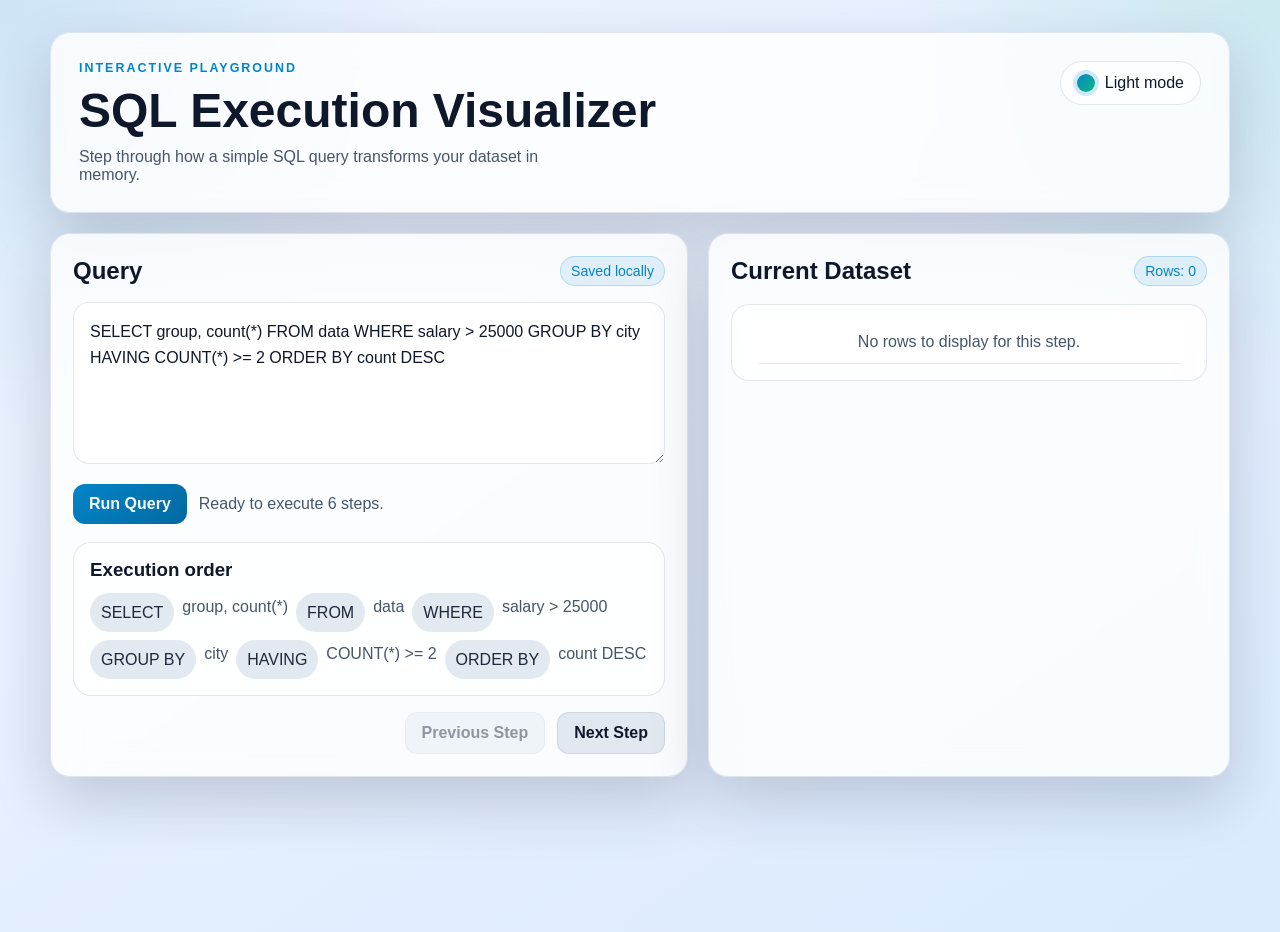
==== index.html @ 9757c79c "basic refactor" ====
<!DOCTYPE html>
<html lang="en" data-theme="dark">

<head>
  <meta charset="UTF-8">
  <meta name="viewport" content="width=device-width, initial-scale=1.0">
  <title>SQL Execution Visualizer</title>
  <script>
    const savedTheme = localStorage.getItem("sql-visualizer-theme");
    if (savedTheme === "light" || savedTheme === "dark") {
      document.documentElement.dataset.theme = savedTheme;
    }
  </script>
  <link rel="stylesheet" href="style.css">
</head>

<body>
  <main class="page-shell">
    <section class="hero-card">
      <div class="hero-topbar">
        <div>
          <p class="eyebrow">Interactive playground</p>
          <h1>SQL Execution Visualizer</h1>
          <p class="hero-copy">Step through how a simple SQL query transforms your dataset in memory.</p>
        </div>

        <button id="themeToggle" class="theme-toggle" type="button">
          <span class="theme-toggle-mark" aria-hidden="true"></span>
          <span id="themeLabel">Dark mode</span>
        </button>
      </div>
    </section>

    <section class="workspace-grid">
      <section class="panel panel-editor">
        <div class="panel-heading">
          <h2>Query</h2>
          <span class="panel-badge">Saved locally</span>
        </div>

        <textarea id="queryInput" rows="5">SELECT group, count(*) FROM data WHERE salary > 25000 GROUP BY city HAVING COUNT(*) >= 2 ORDER BY count DESC</textarea>

        <div class="action-row">
          <button id="runButton" class="button button-primary" type="button">Run Query</button>
          <p id="stepLabel" class="step-label">Ready to execute.</p>
        </div>

        <div class="query-card">
          <div class="panel-heading compact">
            <h3>Execution order</h3>
          </div>
          <div class="query" id="queryDisplay"></div>
        </div>

        <div class="nav-row">
          <button id="prevButton" class="button button-secondary" type="button">Previous Step</button>
          <button id="nextButton" class="button button-secondary" type="button">Next Step</button>
        </div>
      </section>

      <section class="panel panel-results">
        <div class="panel-heading">
          <h2>Current Dataset</h2>
          <span id="rowCount" class="panel-badge">Rows: 0</span>
        </div>

        <div class="table-shell">
          <div id="table" class="table-host"></div>
        </div>
      </section>
    </section>
  </main>

  <script type="module" src="js/main.js"></script>
</body>

</html>
---- style.css ----
:root {
  --radius: 20px;
  --shadow: 0 24px 60px rgba(15, 23, 42, 0.18);
  --bg: #eef4ff;
  --bg-accent: #dbeafe;
  --panel: rgba(255, 255, 255, 0.82);
  --panel-border: rgba(148, 163, 184, 0.26);
  --text: #0f172a;
  --muted: #475569;
  --primary: #0284c7;
  --primary-strong: #0369a1;
  --secondary: #e2e8f0;
  --success: #10b981;
  --chip: rgba(226, 232, 240, 0.95);
  --chip-text: #1e293b;
  --input-bg: rgba(255, 255, 255, 0.96);
  --surface: rgba(255, 255, 255, 0.72);
  --table-bg: rgba(255, 255, 255, 0.98);
  --table-head: rgba(226, 232, 240, 0.9);
  --table-row-hover: rgba(2, 132, 199, 0.08);
}

html[data-theme="dark"] {
  --shadow: 0 24px 60px rgba(2, 6, 23, 0.35);
  --bg: #07111f;
  --bg-accent: #0f1e33;
  --panel: rgba(8, 15, 28, 0.88);
  --panel-border: rgba(148, 163, 184, 0.18);
  --text: #e2e8f0;
  --muted: #94a3b8;
  --primary: #38bdf8;
  --primary-strong: #0ea5e9;
  --secondary: #1e293b;
  --success: #34d399;
  --chip: rgba(30, 41, 59, 0.95);
  --chip-text: #cbd5e1;
  --input-bg: rgba(15, 23, 42, 0.92);
  --surface: rgba(2, 6, 23, 0.62);
  --table-bg: rgba(15, 23, 42, 0.95);
  --table-head: rgba(30, 41, 59, 0.85);
  --table-row-hover: rgba(56, 189, 248, 0.06);
}

* {
  box-sizing: border-box;
}

html {
  color-scheme: light;
}

html[data-theme="dark"] {
  color-scheme: dark;
}

body {
  margin: 0;
  min-height: 100vh;
  font-family: "Segoe UI", Tahoma, Geneva, Verdana, sans-serif;
  color: var(--text);
  background:
    radial-gradient(circle at top left, color-mix(in srgb, var(--primary) 14%, transparent), transparent 28%),
    radial-gradient(circle at top right, color-mix(in srgb, var(--success) 12%, transparent), transparent 24%),
    linear-gradient(145deg, var(--bg), var(--bg-accent));
  transition: background 220ms ease, color 220ms ease;
}

button,
textarea,
input,
select {
  font: inherit;
}

.page-shell {
  width: min(1180px, calc(100% - 32px));
  margin: 32px auto;
}

.hero-card,
.panel {
  border: 1px solid var(--panel-border);
  border-radius: var(--radius);
  background: var(--panel);
  box-shadow: var(--shadow);
  backdrop-filter: blur(14px);
  transition: background 220ms ease, border-color 220ms ease, box-shadow 220ms ease;
}

.hero-card {
  padding: 28px;
  margin-bottom: 20px;
}

.hero-topbar {
  display: flex;
  align-items: flex-start;
  justify-content: space-between;
  gap: 16px;
}

.eyebrow {
  margin: 0 0 8px;
  color: var(--primary);
  text-transform: uppercase;
  letter-spacing: 0.16em;
  font-size: 0.78rem;
  font-weight: 700;
}

h1,
h2,
h3,
p {
  margin-top: 0;
}

h1 {
  margin-bottom: 10px;
  font-size: clamp(2rem, 4vw, 3rem);
}

.hero-copy {
  max-width: 58ch;
  margin-bottom: 0;
  color: var(--muted);
}

.theme-toggle {
  display: inline-flex;
  align-items: center;
  gap: 10px;
  padding: 12px 16px;
  border: 1px solid var(--panel-border);
  border-radius: 999px;
  background: var(--surface);
  color: var(--text);
  cursor: pointer;
  transition: transform 160ms ease, background 220ms ease, border-color 220ms ease;
}

.theme-toggle:hover {
  transform: translateY(-1px);
}

.theme-toggle-mark {
  width: 18px;
  height: 18px;
  border-radius: 999px;
  background: linear-gradient(135deg, var(--primary), var(--success));
  box-shadow: 0 0 0 4px color-mix(in srgb, var(--primary) 18%, transparent);
}

.workspace-grid {
  display: grid;
  grid-template-columns: minmax(0, 1.1fr) minmax(0, 0.9fr);
  gap: 20px;
}

.panel {
  padding: 22px;
}

.panel-heading {
  display: flex;
  align-items: center;
  justify-content: space-between;
  gap: 12px;
  margin-bottom: 16px;
}

.panel-heading.compact {
  margin-bottom: 12px;
}

.panel-heading h2,
.panel-heading h3 {
  margin-bottom: 0;
}

.panel-badge {
  padding: 6px 10px;
  border-radius: 999px;
  color: var(--primary);
  background: color-mix(in srgb, var(--primary) 10%, transparent);
  border: 1px solid color-mix(in srgb, var(--primary) 22%, transparent);
  font-size: 0.88rem;
}

textarea {
  width: 100%;
  resize: vertical;
  min-height: 140px;
  padding: 16px;
  border: 1px solid var(--panel-border);
  border-radius: 16px;
  background: var(--input-bg);
  color: var(--text);
  line-height: 1.6;
}

textarea:focus {
  outline: 2px solid color-mix(in srgb, var(--primary) 45%, transparent);
  border-color: color-mix(in srgb, var(--primary) 45%, transparent);
}

.action-row,
.nav-row {
  display: flex;
  align-items: center;
  gap: 12px;
  margin-top: 16px;
}

.nav-row {
  justify-content: flex-end;
}

.step-label {
  margin-bottom: 0;
  color: var(--muted);
}

.button {
  border: none;
  border-radius: 12px;
  padding: 11px 16px;
  cursor: pointer;
  font-weight: 700;
  transition: transform 160ms ease, opacity 160ms ease, background 220ms ease, color 220ms ease;
}

.button:hover:not(:disabled) {
  transform: translateY(-1px);
}

.button:disabled {
  cursor: not-allowed;
  opacity: 0.45;
}

.button-primary {
  color: #f8fafc;
  background: linear-gradient(135deg, var(--primary), var(--primary-strong));
}

.button-secondary {
  color: var(--text);
  background: var(--secondary);
  border: 1px solid var(--panel-border);
}

.query-card,
.table-shell {
  margin-top: 18px;
  padding: 16px;
  border-radius: 18px;
  background: var(--surface);
  border: 1px solid var(--panel-border);
}

.query {
  display: flex;
  flex-wrap: wrap;
  gap: 8px;
  color: var(--muted);
  line-height: 1.7;
}

.query span {
  display: inline-flex;
  align-items: center;
  padding: 5px 10px;
  border-radius: 999px;
  background: var(--chip);
  color: var(--chip-text);
  border: 1px solid transparent;
  transition: transform 160ms ease, background 220ms ease, color 220ms ease;
}

.query span.active {
  color: #03111d;
  background: var(--success);
  font-weight: 800;
  transform: translateY(-1px);
}

.table-host {
  display: grid;
  gap: 14px;
}

table {
  width: 100%;
  border-collapse: collapse;
  overflow: hidden;
  border-radius: 14px;
  background: var(--table-bg);
}

th,
td {
  padding: 12px 14px;
  border-bottom: 1px solid var(--panel-border);
  text-align: left;
}

th {
  color: var(--text);
  background: var(--table-head);
  font-size: 0.92rem;
  text-transform: capitalize;
}

tbody tr:hover {
  background: var(--table-row-hover);
}

.empty-state {
  color: var(--muted);
  text-align: center;
}

.group-card {
  border: 1px solid var(--panel-border);
  border-radius: 16px;
  background: var(--surface);
  overflow: hidden;
}

.group-toggle {
  width: 100%;
  display: flex;
  align-items: center;
  justify-content: space-between;
  padding: 14px 16px;
  color: var(--text);
  background: var(--table-head);
  border: none;
  cursor: pointer;
}

.group-toggle[aria-expanded="true"] {
  color: var(--primary);
}

.group-content {
  padding: 14px;
}

@media (max-width: 900px) {
  .workspace-grid {
    grid-template-columns: 1fr;
  }

  .hero-topbar,
  .action-row,
  .nav-row,
  .panel-heading {
    flex-direction: column;
    align-items: flex-start;
  }

  .nav-row,
  .theme-toggle {
    width: 100%;
  }

  .nav-row .button,
  .theme-toggle {
    justify-content: center;
  }

  .nav-row .button {
    width: 100%;
  }
}
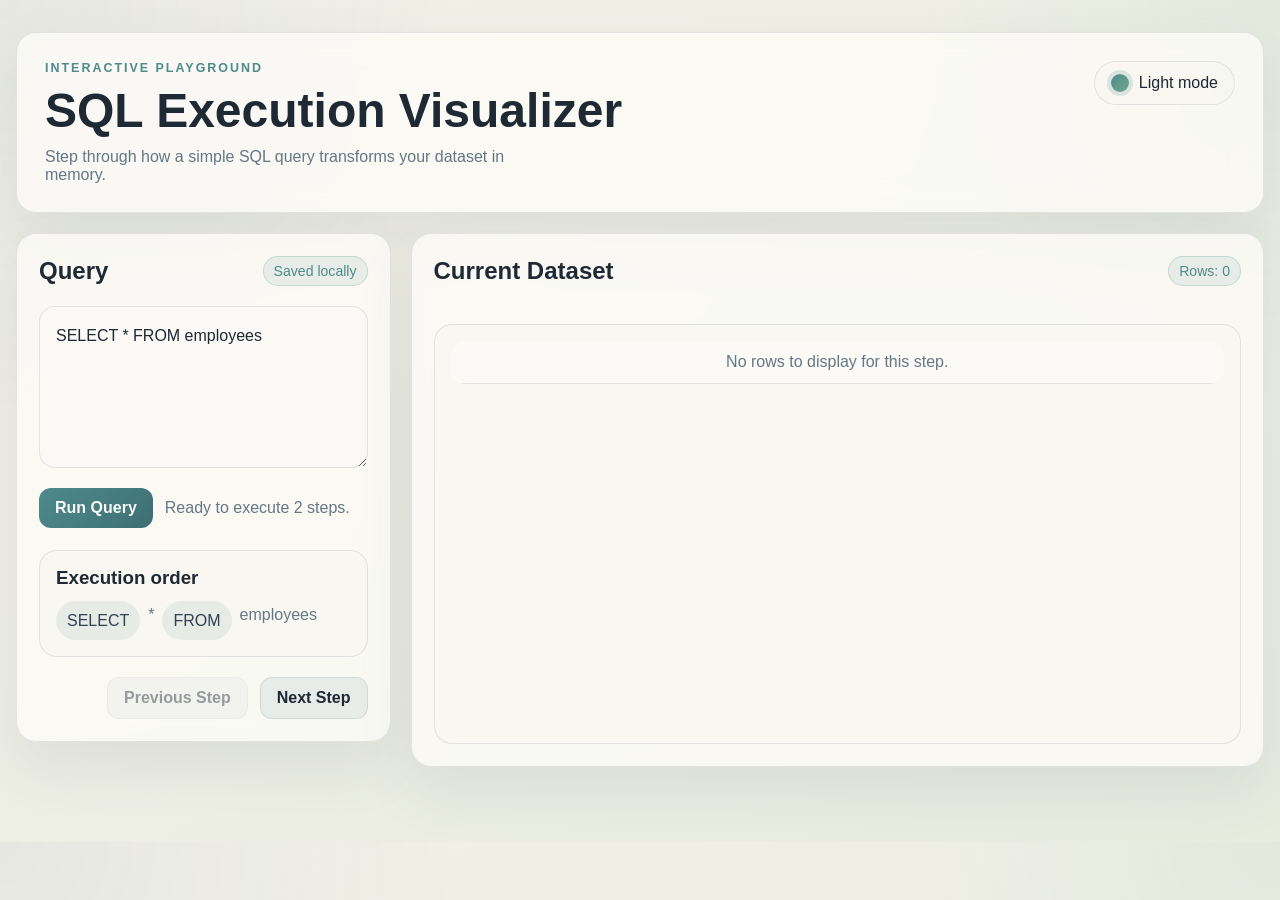
==== commit 810c3491: "ui issues fixed" ====
--- a/index.html
+++ b/index.html
@@ -38,7 +38,7 @@
           <span class="panel-badge">Saved locally</span>
         </div>
 
-        <textarea id="queryInput" rows="5">SELECT group, count(*) FROM data WHERE salary > 25000 GROUP BY city HAVING COUNT(*) >= 2 ORDER BY count DESC</textarea>
+        <textarea id="queryInput" rows="5">SELECT * FROM employees</textarea>
 
         <div class="action-row">
           <button id="runButton" class="button button-primary" type="button">Run Query</button>
--- a/style.css
+++ b/style.css
@@ -1,23 +1,23 @@
 :root {
   --radius: 20px;
-  --shadow: 0 24px 60px rgba(15, 23, 42, 0.18);
-  --bg: #eef4ff;
-  --bg-accent: #dbeafe;
-  --panel: rgba(255, 255, 255, 0.82);
-  --panel-border: rgba(148, 163, 184, 0.26);
-  --text: #0f172a;
-  --muted: #475569;
-  --primary: #0284c7;
-  --primary-strong: #0369a1;
-  --secondary: #e2e8f0;
-  --success: #10b981;
-  --chip: rgba(226, 232, 240, 0.95);
-  --chip-text: #1e293b;
-  --input-bg: rgba(255, 255, 255, 0.96);
-  --surface: rgba(255, 255, 255, 0.72);
-  --table-bg: rgba(255, 255, 255, 0.98);
-  --table-head: rgba(226, 232, 240, 0.9);
-  --table-row-hover: rgba(2, 132, 199, 0.08);
+  --shadow: 0 24px 56px rgba(71, 85, 105, 0.10);
+  --bg: #f3f0e8;
+  --bg-accent: #e7ecdf;
+  --panel: rgba(252, 251, 247, 0.84);
+  --panel-border: rgba(120, 138, 143, 0.20);
+  --text: #1f2933;
+  --muted: #667784;
+  --primary: #4f8a8b;
+  --primary-strong: #3d6f74;
+  --secondary: #e7ece8;
+  --success: #6ea88a;
+  --chip: rgba(232, 236, 231, 0.96);
+  --chip-text: #334155;
+  --input-bg: rgba(250, 249, 245, 0.97);
+  --surface: rgba(248, 246, 241, 0.78);
+  --table-bg: rgba(251, 250, 247, 0.99);
+  --table-head: rgba(230, 234, 228, 0.92);
+  --table-row-hover: rgba(79, 138, 139, 0.06);
 }
 
 html[data-theme="dark"] {
@@ -55,12 +55,12 @@
 
 body {
   margin: 0;
-  min-height: 100vh;
+  min-height: 90vh;
   font-family: "Segoe UI", Tahoma, Geneva, Verdana, sans-serif;
   color: var(--text);
   background:
-    radial-gradient(circle at top left, color-mix(in srgb, var(--primary) 14%, transparent), transparent 28%),
-    radial-gradient(circle at top right, color-mix(in srgb, var(--success) 12%, transparent), transparent 24%),
+    radial-gradient(circle at top left, color-mix(in srgb, var(--primary) 8%, transparent), transparent 30%),
+    radial-gradient(circle at top right, color-mix(in srgb, var(--success) 7%, transparent), transparent 24%),
     linear-gradient(145deg, var(--bg), var(--bg-accent));
   transition: background 220ms ease, color 220ms ease;
 }
@@ -73,7 +73,7 @@
 }
 
 .page-shell {
-  width: min(1180px, calc(100% - 32px));
+  width: min(1580px, calc(100% - 32px));
   margin: 32px auto;
 }
 
@@ -153,12 +153,34 @@
 
 .workspace-grid {
   display: grid;
-  grid-template-columns: minmax(0, 1.1fr) minmax(0, 0.9fr);
+  grid-template-columns: minmax(320px, 0.61fr) minmax(0, 1.39fr);
   gap: 20px;
+  align-items: start;
+}
+
+.workspace-grid > * {
+  min-width: 0;
 }
 
 .panel {
+  min-width: 0;
   padding: 22px;
+}
+
+.panel-editor,
+.panel-results {
+  display: flex;
+  flex-direction: column;
+}
+
+.panel-editor {
+  align-self: start;
+  gap: 4px;
+}
+
+.panel-results {
+  align-self: stretch;
+  gap: 4px;
 }
 
 .panel-heading {
@@ -185,6 +207,7 @@
   background: color-mix(in srgb, var(--primary) 10%, transparent);
   border: 1px solid color-mix(in srgb, var(--primary) 22%, transparent);
   font-size: 0.88rem;
+  white-space: nowrap;
 }
 
 textarea {
@@ -199,6 +222,10 @@
   line-height: 1.6;
 }
 
+.panel-editor textarea {
+  min-height: 124px;
+}
+
 textarea:focus {
   outline: 2px solid color-mix(in srgb, var(--primary) 45%, transparent);
   border-color: color-mix(in srgb, var(--primary) 45%, transparent);
@@ -210,6 +237,10 @@
   align-items: center;
   gap: 12px;
   margin-top: 16px;
+}
+
+.action-row {
+  flex-wrap: wrap;
 }
 
 .nav-row {
@@ -257,6 +288,18 @@
   border-radius: 18px;
   background: var(--surface);
   border: 1px solid var(--panel-border);
+}
+
+.table-shell {
+  display: flex;
+  flex: 1;
+  min-height: 420px;
+  overflow: hidden;
+}
+
+.panel-results .table-host {
+  flex: 1;
+  align-content: start;
 }
 
 .query {
@@ -288,6 +331,25 @@
 .table-host {
   display: grid;
   gap: 14px;
+  min-width: 0;
+}
+
+.table-scroll {
+  width: 100%;
+  max-width: 100%;
+  overflow-x: auto;
+  overflow-y: hidden;
+  border-radius: 14px;
+  -webkit-overflow-scrolling: touch;
+  scrollbar-width: thin;
+}
+
+.data-table {
+  width: max-content;
+  min-width: 100%;
+  border-collapse: collapse;
+  border-spacing: 0;
+  background: var(--table-bg);
 }
 
 table {
@@ -303,6 +365,7 @@
   padding: 12px 14px;
   border-bottom: 1px solid var(--panel-border);
   text-align: left;
+  white-space: nowrap;
 }
 
 th {
@@ -310,6 +373,8 @@
   background: var(--table-head);
   font-size: 0.92rem;
   text-transform: capitalize;
+  position: sticky;
+  top: 0;
 }
 
 tbody tr:hover {
@@ -319,6 +384,8 @@
 .empty-state {
   color: var(--muted);
   text-align: center;
+  white-space: normal;
+  min-width: 280px;
 }
 
 .group-card {
@@ -333,6 +400,7 @@
   display: flex;
   align-items: center;
   justify-content: space-between;
+  gap: 12px;
   padding: 14px 16px;
   color: var(--text);
   background: var(--table-head);
@@ -346,11 +414,19 @@
 
 .group-content {
   padding: 14px;
+  min-width: 0;
 }
 
 @media (max-width: 900px) {
   .workspace-grid {
     grid-template-columns: 1fr;
+  }
+
+  .panel-editor,
+  .panel-results,
+  .panel-results .table-host,
+  .table-shell {
+    min-height: auto;
   }
 
   .hero-topbar,
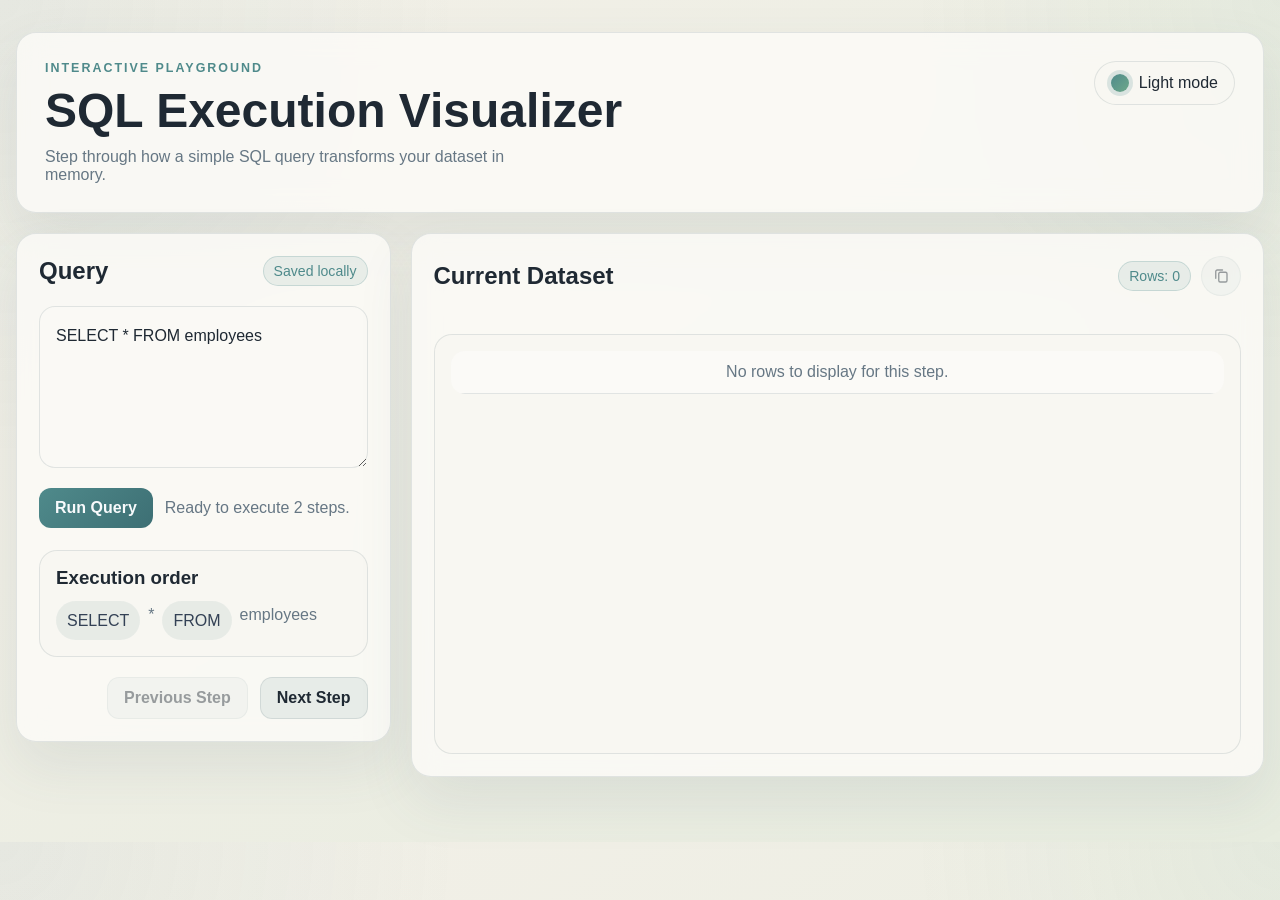
==== commit 782f4847: "JOINS issue fixed" ====
--- a/index.html
+++ b/index.html
@@ -61,7 +61,16 @@
       <section class="panel panel-results">
         <div class="panel-heading">
           <h2>Current Dataset</h2>
-          <span id="rowCount" class="panel-badge">Rows: 0</span>
+          <div class="results-tools">
+            <span id="rowCount" class="panel-badge">Rows: 0</span>
+            <button id="copyDataButton" class="button button-secondary button-copy" type="button" aria-label="Copy current table data" title="Copy current table data">
+              <span class="button-copy-icon" aria-hidden="true">
+                <svg viewBox="0 0 24 24" focusable="false">
+                  <path d="M9 9a2 2 0 0 1 2-2h7a2 2 0 0 1 2 2v9a2 2 0 0 1-2 2h-7a2 2 0 0 1-2-2V9Zm-4 6V6a2 2 0 0 1 2-2h7" fill="none" stroke="currentColor" stroke-width="1.8" stroke-linecap="round" stroke-linejoin="round"/>
+                </svg>
+              </span>
+            </button>
+          </div>
         </div>
 
         <div class="table-shell">
--- a/style.css
+++ b/style.css
@@ -210,6 +210,14 @@
   white-space: nowrap;
 }
 
+.results-tools {
+  display: inline-flex;
+  align-items: center;
+  gap: 10px;
+  flex-wrap: wrap;
+  justify-content: flex-end;
+}
+
 textarea {
   width: 100%;
   resize: vertical;
@@ -281,6 +289,40 @@
   border: 1px solid var(--panel-border);
 }
 
+.button-copy {
+  width: 40px;
+  height: 40px;
+  padding: 0;
+  border-radius: 999px;
+  display: inline-flex;
+  align-items: center;
+  justify-content: center;
+  flex: 0 0 auto;
+}
+
+.button-copy-icon {
+  width: 18px;
+  height: 18px;
+  display: inline-flex;
+  align-items: center;
+  justify-content: center;
+}
+
+.button-copy-icon svg {
+  width: 18px;
+  height: 18px;
+}
+
+.button-copy.is-copied {
+  color: #03111d;
+  background: var(--success);
+  border-color: transparent;
+}
+
+.button-copy.is-copied .button-copy-icon svg {
+  transform: scale(1.04);
+}
+
 .query-card,
 .table-shell {
   margin-top: 18px;
@@ -437,6 +479,11 @@
     align-items: flex-start;
   }
 
+  .results-tools {
+    width: 100%;
+    justify-content: flex-start;
+  }
+
   .nav-row,
   .theme-toggle {
     width: 100%;
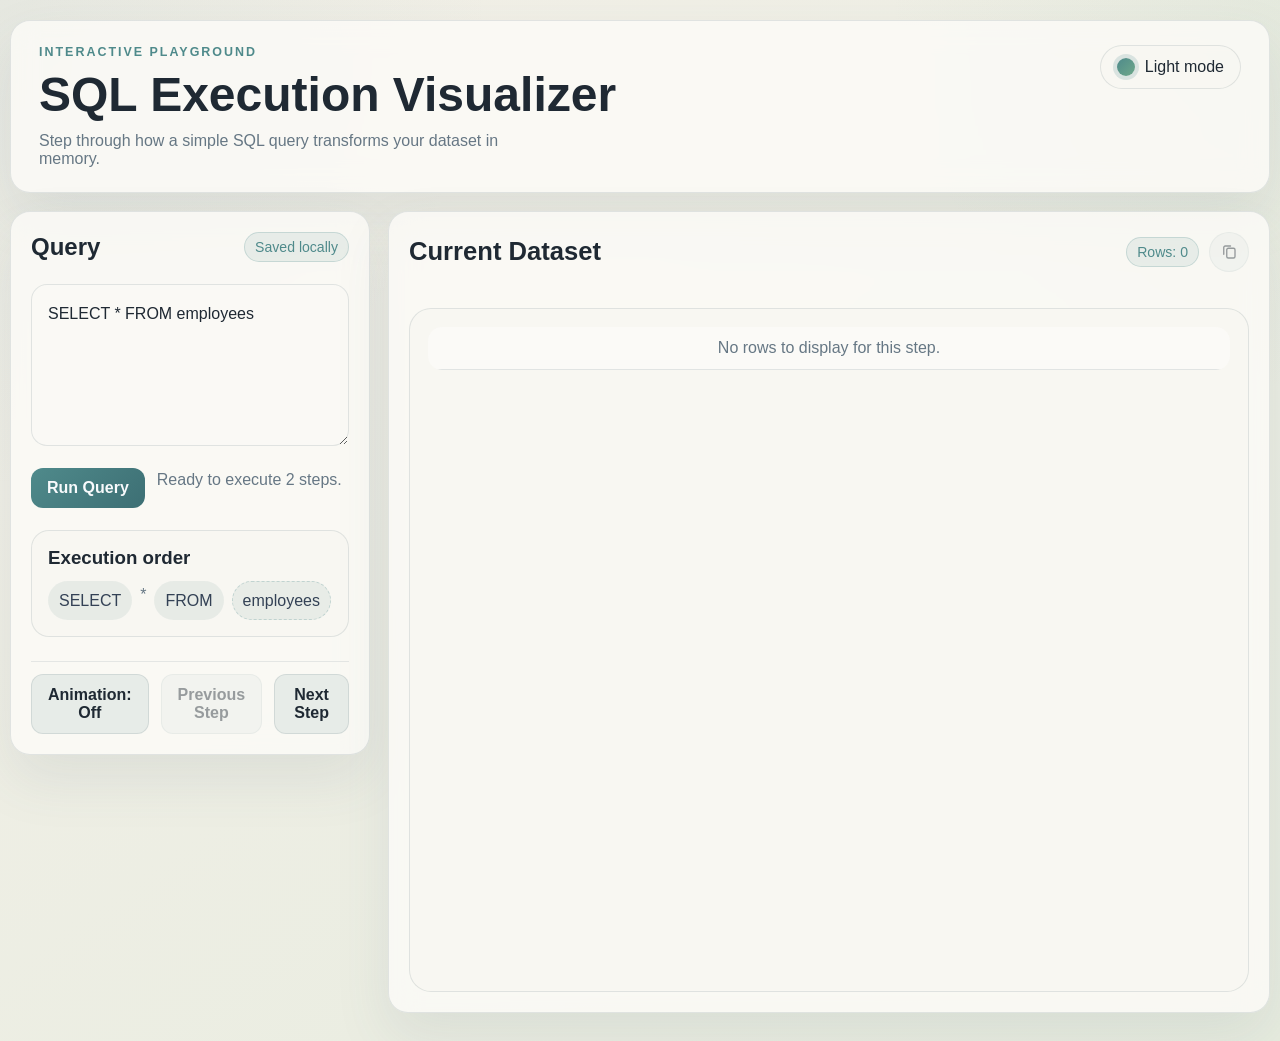
==== commit d0a504e6: "query highlighter improved and DISTINCT, LIKE, BETWEEN, IS NULL added" ====
--- a/index.html
+++ b/index.html
@@ -53,6 +53,7 @@
         </div>
 
         <div class="nav-row">
+          <button id="animationToggle" class="button button-secondary" type="button" aria-pressed="true">Animation: On</button>
           <button id="prevButton" class="button button-secondary" type="button">Previous Step</button>
           <button id="nextButton" class="button button-secondary" type="button">Next Step</button>
         </div>
--- a/style.css
+++ b/style.css
@@ -370,6 +370,21 @@
   transform: translateY(-1px);
 }
 
+.query .query-source {
+  border-style: dashed;
+  border-color: color-mix(in srgb, var(--primary) 26%, transparent);
+}
+
+.query .query-source.active {
+  color: var(--text);
+  background: color-mix(in srgb, var(--primary) 12%, transparent);
+  border-color: color-mix(in srgb, var(--primary) 55%, transparent);
+  text-decoration: underline;
+  text-decoration-thickness: 2px;
+  text-underline-offset: 0.22em;
+  box-shadow: inset 0 -2px 0 color-mix(in srgb, var(--primary) 42%, transparent);
+}
+
 .table-host {
   display: grid;
   gap: 14px;
@@ -498,3 +513,564 @@
     width: 100%;
   }
 }
+
+
+.table-host {
+  position: relative;
+  overflow: hidden;
+}
+
+.table-animation-overlay,
+.viz-floating-layer {
+  position: absolute;
+  inset: 0;
+  pointer-events: none;
+}
+
+.row-ghost-table {
+  position: absolute;
+  margin: 0;
+  z-index: 3;
+}
+
+.viz-header {
+  margin-bottom: 16px;
+}
+
+.viz-header h3 {
+  margin-bottom: 6px;
+}
+
+.viz-eyebrow {
+  margin-bottom: 6px;
+  color: var(--primary);
+  text-transform: uppercase;
+  letter-spacing: 0.14em;
+  font-size: 0.72rem;
+  font-weight: 700;
+}
+
+.viz-copy {
+  margin-bottom: 0;
+  color: var(--muted);
+}
+
+.grouping-stage,
+.join-stage {
+  position: relative;
+  min-height: 420px;
+  padding: 18px;
+  border-radius: 18px;
+  border: 1px solid var(--panel-border);
+  background:
+    linear-gradient(180deg, color-mix(in srgb, var(--surface) 92%, transparent), color-mix(in srgb, var(--panel) 88%, transparent));
+}
+
+.grouping-source {
+  display: flex;
+  flex-wrap: wrap;
+  gap: 10px;
+  padding: 12px;
+  border-radius: 16px;
+  border: 1px dashed color-mix(in srgb, var(--primary) 28%, transparent);
+  background: color-mix(in srgb, var(--primary) 5%, transparent);
+}
+
+.group-token-source,
+.group-token {
+  display: inline-flex;
+  align-items: center;
+  min-height: 30px;
+  padding: 6px 12px;
+  border-radius: 999px;
+  background: var(--chip);
+  color: var(--chip-text);
+  border: 1px solid color-mix(in srgb, var(--primary) 16%, transparent);
+  box-shadow: 0 10px 24px rgba(15, 23, 42, 0.08);
+  font-size: 0.88rem;
+  white-space: nowrap;
+}
+
+.group-token-float {
+  position: absolute;
+  z-index: 3;
+}
+
+.grouping-buckets {
+  display: grid;
+  grid-template-columns: repeat(auto-fit, minmax(180px, 1fr));
+  gap: 14px;
+  margin-top: 18px;
+}
+
+.group-bucket {
+  min-height: 148px;
+  padding: 14px;
+  border-radius: 18px;
+  background: color-mix(in srgb, var(--panel) 86%, transparent);
+  border: 1px solid color-mix(in srgb, var(--primary) 16%, transparent);
+  box-shadow: inset 0 1px 0 rgba(255, 255, 255, 0.04);
+}
+
+.group-bucket header {
+  display: flex;
+  justify-content: space-between;
+  gap: 10px;
+  margin-bottom: 12px;
+  color: var(--muted);
+}
+
+.group-bucket-body {
+  min-height: 88px;
+  border-radius: 14px;
+  background: color-mix(in srgb, var(--bg) 36%, transparent);
+  border: 1px dashed color-mix(in srgb, var(--primary) 16%, transparent);
+}
+
+.join-stage-header {
+  margin-bottom: 18px;
+}
+
+.join-grid {
+  display: grid;
+  grid-template-columns: minmax(0, 1fr) minmax(240px, 0.72fr) minmax(0, 1fr);
+  gap: 16px;
+  align-items: start;
+}
+
+.join-pane,
+.join-merge {
+  min-width: 0;
+  padding: 14px;
+  border-radius: 18px;
+  border: 1px solid color-mix(in srgb, var(--primary) 14%, transparent);
+  background: color-mix(in srgb, var(--surface) 92%, transparent);
+}
+
+.join-pane-title,
+.join-merge-title {
+  margin-bottom: 12px;
+  font-size: 0.92rem;
+  font-weight: 700;
+  color: var(--muted);
+  text-transform: uppercase;
+  letter-spacing: 0.08em;
+}
+
+.data-table-preview th,
+.data-table-preview td {
+  padding: 10px 12px;
+  font-size: 0.84rem;
+}
+
+.data-table-preview tbody tr.is-match {
+  background: color-mix(in srgb, var(--success) 14%, transparent);
+}
+
+.join-merge-list {
+  display: grid;
+  gap: 10px;
+}
+
+.join-merge-row {
+  display: flex;
+  align-items: center;
+  justify-content: center;
+  gap: 8px;
+  min-height: 48px;
+  padding: 10px 12px;
+  border-radius: 14px;
+  background: color-mix(in srgb, var(--panel) 90%, transparent);
+  border: 1px solid color-mix(in srgb, var(--primary) 14%, transparent);
+  opacity: 0;
+}
+
+.join-pill {
+  display: inline-flex;
+  align-items: center;
+  justify-content: center;
+  max-width: 180px;
+  padding: 7px 10px;
+  border-radius: 999px;
+  background: var(--chip);
+  color: var(--chip-text);
+  white-space: nowrap;
+  overflow: hidden;
+  text-overflow: ellipsis;
+  font-size: 0.83rem;
+}
+
+.join-pill-accent {
+  background: color-mix(in srgb, var(--success) 18%, transparent);
+  color: var(--text);
+}
+
+.join-link {
+  font-size: 0.76rem;
+  font-weight: 700;
+  letter-spacing: 0.08em;
+  color: var(--primary);
+  text-transform: uppercase;
+}
+
+.panel-results.is-animating .table-shell {
+  border-color: color-mix(in srgb, var(--primary) 28%, transparent);
+}
+
+@media (max-width: 1100px) {
+  .join-grid {
+    grid-template-columns: 1fr;
+  }
+}
+
+
+.table-host-grouped {
+  display: grid;
+  grid-template-columns: repeat(var(--group-columns, 1), minmax(0, 1fr));
+  align-items: start;
+}
+
+.table-host-grouped .group-card {
+  min-width: 0;
+}
+
+.group-card {
+  display: flex;
+  flex-direction: column;
+  min-height: calc(180px + (var(--group-size, 1) * 2px));
+}
+
+.group-content {
+  padding: 14px;
+  min-width: 0;
+}
+
+.grouping-stage {
+  min-height: auto;
+}
+
+.grouping-source {
+  align-items: flex-start;
+  align-content: flex-start;
+}
+
+.group-token-source,
+.group-token {
+  max-width: min(100%, 220px);
+  overflow: hidden;
+  text-overflow: ellipsis;
+}
+
+.group-token-source.is-dimmed {
+  opacity: 0.14;
+}
+
+.group-token-placeholder {
+  visibility: hidden;
+}
+
+.group-token-placeholder.is-target {
+  visibility: visible;
+  opacity: 0.22;
+  border-style: dashed;
+}
+
+.group-bucket-body {
+  display: flex;
+  flex-wrap: wrap;
+  gap: 8px;
+  align-content: flex-start;
+  padding: 10px;
+}
+
+.join-stage {
+  min-height: auto;
+}
+
+.join-grid {
+  grid-template-columns: minmax(240px, 1fr) minmax(260px, 0.9fr) minmax(240px, 1fr);
+}
+
+.join-pane-body {
+  min-width: 0;
+}
+
+.join-merge {
+  align-self: stretch;
+}
+
+.join-merge-list {
+  max-height: min(68vh, calc(120px + (var(--join-row-count, 1) * 72px)));
+  overflow: auto;
+  padding-right: 4px;
+}
+
+.join-merge-row {
+  display: grid;
+  grid-template-columns: minmax(0, 1fr) auto minmax(0, 1fr);
+  align-items: center;
+}
+
+.join-pill {
+  max-width: 100%;
+  min-width: 0;
+}
+
+.data-table-preview {
+  table-layout: fixed;
+}
+
+.data-table-preview th,
+.data-table-preview td {
+  overflow: hidden;
+  text-overflow: ellipsis;
+}
+
+.data-table-preview tbody tr.is-unmatched-keep {
+  background: color-mix(in srgb, #f59e0b 12%, transparent);
+}
+
+.panel-results.is-animating .table-shell {
+  box-shadow: inset 0 0 0 1px color-mix(in srgb, var(--primary) 24%, transparent);
+}
+
+@media (max-width: 1360px) {
+  .table-host-grouped {
+    grid-template-columns: repeat(min(var(--group-columns, 1), 2), minmax(0, 1fr));
+  }
+
+  .join-grid {
+    grid-template-columns: 1fr;
+  }
+}
+
+@media (max-width: 900px) {
+  .table-host-grouped {
+    grid-template-columns: 1fr;
+  }
+
+  .join-merge-row {
+    grid-template-columns: 1fr;
+    justify-items: start;
+  }
+
+  .join-link {
+    padding-inline: 6px;
+  }
+}
+
+
+/* Large-view layout refresh for visualization-heavy steps */
+.page-shell {
+  width: min(1920px, calc(100% - 24px));
+  margin: 20px auto 28px;
+}
+
+.hero-card {
+  padding: 24px 28px;
+  margin-bottom: 18px;
+}
+
+.workspace-grid {
+  grid-template-columns: clamp(320px, 24vw, 430px) minmax(0, 1fr);
+  gap: 18px;
+  align-items: start;
+}
+
+.panel {
+  padding: 20px;
+}
+
+.panel-editor {
+  position: sticky;
+  top: 16px;
+  gap: 6px;
+}
+
+.panel-results {
+  min-height: calc(100vh - 210px);
+}
+
+.panel-results .panel-heading {
+  margin-bottom: 14px;
+}
+
+.panel-results .panel-heading h2 {
+  font-size: clamp(1.9rem, 2.4vw, 2.6rem);
+  line-height: 1;
+}
+
+.table-shell {
+  flex: 1;
+  min-height: clamp(640px, 76vh, 1100px);
+  padding: 18px;
+  border-radius: 22px;
+}
+
+.table-host {
+  gap: 18px;
+}
+
+.query-card {
+  margin-top: 16px;
+}
+
+.panel-editor textarea {
+  min-height: 144px;
+}
+
+.action-row {
+  align-items: flex-start;
+}
+
+.step-label {
+  max-width: 28ch;
+  line-height: 1.45;
+}
+
+.nav-row {
+  margin-top: 18px;
+  padding-top: 12px;
+  border-top: 1px solid color-mix(in srgb, var(--panel-border) 80%, transparent);
+}
+
+.table-host-grouped {
+  grid-template-columns: repeat(auto-fit, minmax(min(340px, 100%), 1fr));
+  gap: 18px;
+}
+
+.group-card {
+  min-height: 0;
+}
+
+.group-toggle {
+  position: sticky;
+  top: 0;
+  z-index: 1;
+}
+
+.group-content {
+  flex: 1;
+}
+
+.group-content .table-scroll {
+  height: 100%;
+}
+
+.group-content .data-table {
+  min-width: 100%;
+}
+
+.grouping-stage,
+.join-stage {
+  min-height: clamp(620px, 72vh, 980px);
+  padding: 20px;
+  border-radius: 22px;
+}
+
+.grouping-stage {
+  display: grid;
+  align-content: start;
+  gap: 18px;
+}
+
+.grouping-source {
+  min-height: 98px;
+  max-height: 180px;
+  overflow: auto;
+}
+
+.grouping-buckets {
+  grid-template-columns: repeat(auto-fit, minmax(min(240px, 100%), 1fr));
+  gap: 16px;
+}
+
+.group-bucket {
+  min-height: 170px;
+}
+
+.join-stage {
+  display: grid;
+  align-content: start;
+  gap: 18px;
+}
+
+.join-grid {
+  grid-template-columns: minmax(280px, 1fr) minmax(340px, 1.1fr) minmax(280px, 1fr);
+  gap: 18px;
+}
+
+.join-pane,
+.join-merge {
+  height: 100%;
+}
+
+.join-pane-body .table-scroll {
+  max-height: min(62vh, 560px);
+  overflow: auto;
+}
+
+.join-merge-list {
+  max-height: none;
+  min-height: min(62vh, 560px);
+  align-content: start;
+}
+
+.join-merge-row {
+  min-height: 58px;
+  padding: 12px 14px;
+  gap: 10px;
+}
+
+.join-pill {
+  justify-content: flex-start;
+  padding: 8px 12px;
+}
+
+.join-link {
+  justify-self: center;
+}
+
+@media (min-width: 1650px) {
+  .workspace-grid {
+    grid-template-columns: 390px minmax(0, 1fr);
+  }
+
+  .join-grid {
+    grid-template-columns: minmax(320px, 1fr) minmax(380px, 1.2fr) minmax(320px, 1fr);
+  }
+}
+
+@media (max-width: 1360px) {
+  .page-shell {
+    width: min(100%, calc(100% - 20px));
+  }
+
+  .workspace-grid {
+    grid-template-columns: 360px minmax(0, 1fr);
+  }
+
+  .panel-results .panel-heading h2 {
+    font-size: clamp(1.55rem, 2vw, 2rem);
+  }
+}
+
+@media (max-width: 1100px) {
+  .workspace-grid {
+    grid-template-columns: 1fr;
+  }
+
+  .panel-editor {
+    position: static;
+  }
+
+  .panel-results {
+    min-height: auto;
+  }
+
+  .table-shell,
+  .grouping-stage,
+  .join-stage {
+    min-height: auto;
+  }
+}
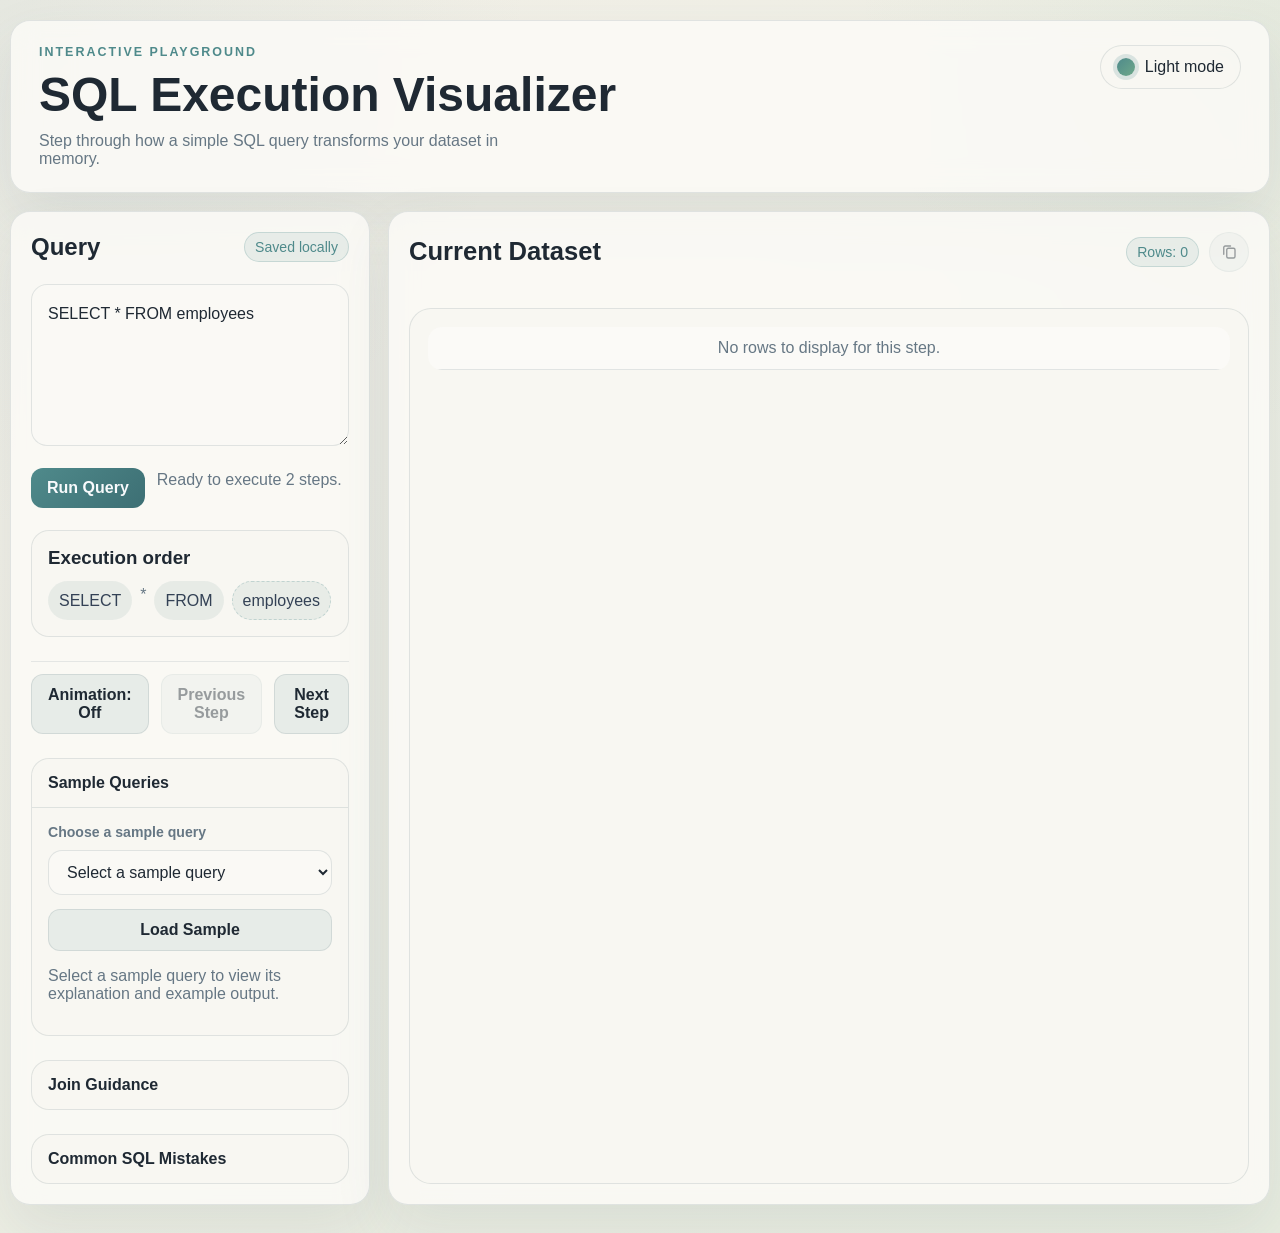
==== commit 16300b6b: "meta data helper added" ====
--- a/index.html
+++ b/index.html
@@ -11,7 +11,7 @@
       document.documentElement.dataset.theme = savedTheme;
     }
   </script>
-  <link rel="stylesheet" href="style.css">
+  <link rel="stylesheet" href="css/style.css">
 </head>
 
 <body>
@@ -57,6 +57,38 @@
           <button id="prevButton" class="button button-secondary" type="button">Previous Step</button>
           <button id="nextButton" class="button button-secondary" type="button">Next Step</button>
         </div>
+
+        <details class="info-section" open>
+          <summary>Sample Queries</summary>
+          <div class="info-section-body">
+            <div class="sample-query-controls">
+              <label class="field-label" for="sampleQuerySelect">Choose a sample query</label>
+              <select id="sampleQuerySelect" class="metadata-select">
+                <option value="">Select a sample query</option>
+              </select>
+            </div>
+
+            <div class="sample-query-actions">
+              <button id="loadSampleButton" class="button button-secondary" type="button">Load Sample</button>
+            </div>
+
+            <div id="sampleQueryInfo" class="metadata-host" aria-live="polite"></div>
+          </div>
+        </details>
+
+        <details class="info-section">
+          <summary>Join Guidance</summary>
+          <div class="info-section-body">
+            <div id="joinGuidancePanel" class="metadata-host" aria-live="polite"></div>
+          </div>
+        </details>
+
+        <details class="info-section">
+          <summary>Common SQL Mistakes</summary>
+          <div class="info-section-body">
+            <div id="errorLearningPanel" class="metadata-host" aria-live="polite"></div>
+          </div>
+        </details>
       </section>
 
       <section class="panel panel-results">
--- a/css/style.css
+++ b/css/style.css
@@ -0,0 +1,1219 @@
+:root {
+  --radius: 20px;
+  --shadow: 0 24px 56px rgba(71, 85, 105, 0.10);
+  --bg: #f3f0e8;
+  --bg-accent: #e7ecdf;
+  --panel: rgba(252, 251, 247, 0.84);
+  --panel-border: rgba(120, 138, 143, 0.20);
+  --text: #1f2933;
+  --muted: #667784;
+  --primary: #4f8a8b;
+  --primary-strong: #3d6f74;
+  --secondary: #e7ece8;
+  --success: #6ea88a;
+  --chip: rgba(232, 236, 231, 0.96);
+  --chip-text: #334155;
+  --input-bg: rgba(250, 249, 245, 0.97);
+  --surface: rgba(248, 246, 241, 0.78);
+  --table-bg: rgba(251, 250, 247, 0.99);
+  --table-head: rgba(230, 234, 228, 0.92);
+  --table-row-hover: rgba(79, 138, 139, 0.06);
+}
+
+html[data-theme="dark"] {
+  --shadow: 0 24px 60px rgba(2, 6, 23, 0.35);
+  --bg: #07111f;
+  --bg-accent: #0f1e33;
+  --panel: rgba(8, 15, 28, 0.88);
+  --panel-border: rgba(148, 163, 184, 0.18);
+  --text: #e2e8f0;
+  --muted: #94a3b8;
+  --primary: #38bdf8;
+  --primary-strong: #0ea5e9;
+  --secondary: #1e293b;
+  --success: #34d399;
+  --chip: rgba(30, 41, 59, 0.95);
+  --chip-text: #cbd5e1;
+  --input-bg: rgba(15, 23, 42, 0.92);
+  --surface: rgba(2, 6, 23, 0.62);
+  --table-bg: rgba(15, 23, 42, 0.95);
+  --table-head: rgba(30, 41, 59, 0.85);
+  --table-row-hover: rgba(56, 189, 248, 0.06);
+}
+
+* {
+  box-sizing: border-box;
+}
+
+html {
+  color-scheme: light;
+}
+
+html[data-theme="dark"] {
+  color-scheme: dark;
+}
+
+body {
+  margin: 0;
+  min-height: 90vh;
+  font-family: "Segoe UI", Tahoma, Geneva, Verdana, sans-serif;
+  color: var(--text);
+  background:
+    radial-gradient(circle at top left, color-mix(in srgb, var(--primary) 8%, transparent), transparent 30%),
+    radial-gradient(circle at top right, color-mix(in srgb, var(--success) 7%, transparent), transparent 24%),
+    linear-gradient(145deg, var(--bg), var(--bg-accent));
+  transition: background 220ms ease, color 220ms ease;
+}
+
+button,
+textarea,
+input,
+select {
+  font: inherit;
+}
+
+.page-shell {
+  width: min(1580px, calc(100% - 32px));
+  margin: 32px auto;
+}
+
+.hero-card,
+.panel {
+  border: 1px solid var(--panel-border);
+  border-radius: var(--radius);
+  background: var(--panel);
+  box-shadow: var(--shadow);
+  backdrop-filter: blur(14px);
+  transition: background 220ms ease, border-color 220ms ease, box-shadow 220ms ease;
+}
+
+.hero-card {
+  padding: 28px;
+  margin-bottom: 20px;
+}
+
+.hero-topbar {
+  display: flex;
+  align-items: flex-start;
+  justify-content: space-between;
+  gap: 16px;
+}
+
+.eyebrow {
+  margin: 0 0 8px;
+  color: var(--primary);
+  text-transform: uppercase;
+  letter-spacing: 0.16em;
+  font-size: 0.78rem;
+  font-weight: 700;
+}
+
+h1,
+h2,
+h3,
+p {
+  margin-top: 0;
+}
+
+h1 {
+  margin-bottom: 10px;
+  font-size: clamp(2rem, 4vw, 3rem);
+}
+
+.hero-copy {
+  max-width: 58ch;
+  margin-bottom: 0;
+  color: var(--muted);
+}
+
+.theme-toggle {
+  display: inline-flex;
+  align-items: center;
+  gap: 10px;
+  padding: 12px 16px;
+  border: 1px solid var(--panel-border);
+  border-radius: 999px;
+  background: var(--surface);
+  color: var(--text);
+  cursor: pointer;
+  transition: transform 160ms ease, background 220ms ease, border-color 220ms ease;
+}
+
+.theme-toggle:hover {
+  transform: translateY(-1px);
+}
+
+.theme-toggle-mark {
+  width: 18px;
+  height: 18px;
+  border-radius: 999px;
+  background: linear-gradient(135deg, var(--primary), var(--success));
+  box-shadow: 0 0 0 4px color-mix(in srgb, var(--primary) 18%, transparent);
+}
+
+.workspace-grid {
+  display: grid;
+  grid-template-columns: minmax(320px, 0.61fr) minmax(0, 1.39fr);
+  gap: 20px;
+  align-items: start;
+}
+
+.workspace-grid > * {
+  min-width: 0;
+}
+
+.panel {
+  min-width: 0;
+  padding: 22px;
+}
+
+.panel-editor,
+.panel-results {
+  display: flex;
+  flex-direction: column;
+}
+
+.panel-editor {
+  align-self: start;
+  gap: 4px;
+}
+
+.panel-results {
+  align-self: stretch;
+  gap: 4px;
+}
+
+.panel-heading {
+  display: flex;
+  align-items: center;
+  justify-content: space-between;
+  gap: 12px;
+  margin-bottom: 16px;
+}
+
+.panel-heading.compact {
+  margin-bottom: 12px;
+}
+
+.panel-heading h2,
+.panel-heading h3 {
+  margin-bottom: 0;
+}
+
+.panel-badge {
+  padding: 6px 10px;
+  border-radius: 999px;
+  color: var(--primary);
+  background: color-mix(in srgb, var(--primary) 10%, transparent);
+  border: 1px solid color-mix(in srgb, var(--primary) 22%, transparent);
+  font-size: 0.88rem;
+  white-space: nowrap;
+}
+
+.results-tools {
+  display: inline-flex;
+  align-items: center;
+  gap: 10px;
+  flex-wrap: wrap;
+  justify-content: flex-end;
+}
+
+textarea {
+  width: 100%;
+  resize: vertical;
+  min-height: 140px;
+  padding: 16px;
+  border: 1px solid var(--panel-border);
+  border-radius: 16px;
+  background: var(--input-bg);
+  color: var(--text);
+  line-height: 1.6;
+}
+
+.panel-editor textarea {
+  min-height: 124px;
+}
+
+textarea:focus {
+  outline: 2px solid color-mix(in srgb, var(--primary) 45%, transparent);
+  border-color: color-mix(in srgb, var(--primary) 45%, transparent);
+}
+
+.action-row,
+.nav-row {
+  display: flex;
+  align-items: center;
+  gap: 12px;
+  margin-top: 16px;
+}
+
+.action-row {
+  flex-wrap: wrap;
+}
+
+.nav-row {
+  justify-content: flex-end;
+}
+
+.step-label {
+  margin-bottom: 0;
+  color: var(--muted);
+}
+
+.button {
+  border: none;
+  border-radius: 12px;
+  padding: 11px 16px;
+  cursor: pointer;
+  font-weight: 700;
+  transition: transform 160ms ease, opacity 160ms ease, background 220ms ease, color 220ms ease;
+}
+
+.button:hover:not(:disabled) {
+  transform: translateY(-1px);
+}
+
+.button:disabled {
+  cursor: not-allowed;
+  opacity: 0.45;
+}
+
+.button-primary {
+  color: #f8fafc;
+  background: linear-gradient(135deg, var(--primary), var(--primary-strong));
+}
+
+.button-secondary {
+  color: var(--text);
+  background: var(--secondary);
+  border: 1px solid var(--panel-border);
+}
+
+.button-copy {
+  width: 40px;
+  height: 40px;
+  padding: 0;
+  border-radius: 999px;
+  display: inline-flex;
+  align-items: center;
+  justify-content: center;
+  flex: 0 0 auto;
+}
+
+.button-copy-icon {
+  width: 18px;
+  height: 18px;
+  display: inline-flex;
+  align-items: center;
+  justify-content: center;
+}
+
+.button-copy-icon svg {
+  width: 18px;
+  height: 18px;
+}
+
+.button-copy.is-copied {
+  color: #03111d;
+  background: var(--success);
+  border-color: transparent;
+}
+
+.button-copy.is-copied .button-copy-icon svg {
+  transform: scale(1.04);
+}
+
+.query-card,
+.table-shell {
+  margin-top: 18px;
+  padding: 16px;
+  border-radius: 18px;
+  background: var(--surface);
+  border: 1px solid var(--panel-border);
+}
+
+.table-shell {
+  display: flex;
+  flex: 1;
+  min-height: 420px;
+  overflow: hidden;
+}
+
+.panel-results .table-host {
+  flex: 1;
+  align-content: start;
+}
+
+.query {
+  display: flex;
+  flex-wrap: wrap;
+  gap: 8px;
+  color: var(--muted);
+  line-height: 1.7;
+}
+
+.query span {
+  display: inline-flex;
+  align-items: center;
+  padding: 5px 10px;
+  border-radius: 999px;
+  background: var(--chip);
+  color: var(--chip-text);
+  border: 1px solid transparent;
+  transition: transform 160ms ease, background 220ms ease, color 220ms ease;
+}
+
+.query span.active {
+  color: #03111d;
+  background: var(--success);
+  font-weight: 800;
+  transform: translateY(-1px);
+}
+
+.query .query-source {
+  border-style: dashed;
+  border-color: color-mix(in srgb, var(--primary) 26%, transparent);
+}
+
+.query .query-source.active {
+  color: var(--text);
+  background: color-mix(in srgb, var(--primary) 12%, transparent);
+  border-color: color-mix(in srgb, var(--primary) 55%, transparent);
+  text-decoration: underline;
+  text-decoration-thickness: 2px;
+  text-underline-offset: 0.22em;
+  box-shadow: inset 0 -2px 0 color-mix(in srgb, var(--primary) 42%, transparent);
+}
+
+.table-host {
+  display: grid;
+  gap: 14px;
+  min-width: 0;
+}
+
+.table-scroll {
+  width: 100%;
+  max-width: 100%;
+  overflow-x: auto;
+  overflow-y: hidden;
+  border-radius: 14px;
+  -webkit-overflow-scrolling: touch;
+  scrollbar-width: thin;
+}
+
+.data-table {
+  width: max-content;
+  min-width: 100%;
+  border-collapse: collapse;
+  border-spacing: 0;
+  background: var(--table-bg);
+}
+
+table {
+  width: 100%;
+  border-collapse: collapse;
+  overflow: hidden;
+  border-radius: 14px;
+  background: var(--table-bg);
+}
+
+th,
+td {
+  padding: 12px 14px;
+  border-bottom: 1px solid var(--panel-border);
+  text-align: left;
+  white-space: nowrap;
+}
+
+th {
+  color: var(--text);
+  background: var(--table-head);
+  font-size: 0.92rem;
+  text-transform: capitalize;
+  position: sticky;
+  top: 0;
+}
+
+tbody tr:hover {
+  background: var(--table-row-hover);
+}
+
+.empty-state {
+  color: var(--muted);
+  text-align: center;
+  white-space: normal;
+  min-width: 280px;
+}
+
+.group-card {
+  border: 1px solid var(--panel-border);
+  border-radius: 16px;
+  background: var(--surface);
+  overflow: hidden;
+}
+
+.group-toggle {
+  width: 100%;
+  display: flex;
+  align-items: center;
+  justify-content: space-between;
+  gap: 12px;
+  padding: 14px 16px;
+  color: var(--text);
+  background: var(--table-head);
+  border: none;
+  cursor: pointer;
+}
+
+.group-toggle[aria-expanded="true"] {
+  color: var(--primary);
+}
+
+.group-content {
+  padding: 14px;
+  min-width: 0;
+}
+
+.info-section {
+  margin-top: 18px;
+  border: 1px solid var(--panel-border);
+  border-radius: 18px;
+  background: var(--surface);
+  overflow: hidden;
+}
+
+.info-section summary {
+  padding: 15px 16px;
+  cursor: pointer;
+  font-weight: 700;
+  list-style: none;
+}
+
+.info-section summary::-webkit-details-marker {
+  display: none;
+}
+
+.info-section[open] summary {
+  border-bottom: 1px solid var(--panel-border);
+}
+
+.info-section-body {
+  padding: 16px;
+}
+
+.sample-query-controls,
+.sample-query-actions,
+.metadata-stack {
+  display: grid;
+  gap: 10px;
+}
+
+.sample-query-actions {
+  margin-top: 14px;
+}
+
+.field-label {
+  margin: 0;
+  color: var(--muted);
+  font-size: 0.88rem;
+  font-weight: 700;
+}
+
+.metadata-select {
+  width: 100%;
+  padding: 12px 14px;
+  border: 1px solid var(--panel-border);
+  border-radius: 14px;
+  background: var(--input-bg);
+  color: var(--text);
+}
+
+.metadata-host {
+  display: grid;
+  gap: 14px;
+  margin-top: 16px;
+}
+
+.metadata-card,
+.metadata-mini-card {
+  border: 1px solid var(--panel-border);
+  border-radius: 16px;
+  background: color-mix(in srgb, var(--panel) 82%, transparent);
+  padding: 16px;
+  min-width: 0;
+}
+
+.metadata-card-header {
+  display: flex;
+  align-items: flex-start;
+  justify-content: space-between;
+  gap: 12px;
+  margin-bottom: 12px;
+}
+
+.metadata-card-header h3,
+.metadata-mini-card h3 {
+  margin-bottom: 0;
+}
+
+.metadata-kicker {
+  margin-bottom: 6px;
+  color: var(--primary);
+  text-transform: uppercase;
+  letter-spacing: 0.1em;
+  font-size: 0.74rem;
+  font-weight: 700;
+}
+
+.metadata-chip-row {
+  display: flex;
+  gap: 8px;
+  flex-wrap: wrap;
+  justify-content: flex-end;
+}
+
+.metadata-copy,
+.metadata-note,
+.metadata-empty {
+  color: var(--muted);
+  white-space: normal;
+}
+
+.metadata-code {
+  margin: 0;
+  padding: 14px;
+  border-radius: 14px;
+  border: 1px solid var(--panel-border);
+  background: var(--input-bg);
+  color: var(--text);
+  white-space: pre-wrap;
+  overflow-x: auto;
+}
+
+.metadata-preview-block {
+  margin-top: 16px;
+}
+
+.metadata-grid {
+  display: grid;
+  grid-template-columns: repeat(auto-fit, minmax(220px, 1fr));
+  gap: 12px;
+}
+
+.metadata-table-scroll {
+  margin-top: 10px;
+}
+
+.metadata-table th,
+.metadata-table td {
+  white-space: nowrap;
+}
+
+@media (max-width: 900px) {
+  .workspace-grid {
+    grid-template-columns: 1fr;
+  }
+
+  .panel-editor,
+  .panel-results,
+  .panel-results .table-host,
+  .table-shell {
+    min-height: auto;
+  }
+
+  .hero-topbar,
+  .action-row,
+  .nav-row,
+  .panel-heading {
+    flex-direction: column;
+    align-items: flex-start;
+  }
+
+  .results-tools {
+    width: 100%;
+    justify-content: flex-start;
+  }
+
+  .nav-row,
+  .theme-toggle {
+    width: 100%;
+  }
+
+  .nav-row .button,
+  .theme-toggle {
+    justify-content: center;
+  }
+
+  .nav-row .button {
+    width: 100%;
+  }
+
+  .metadata-card-header {
+    flex-direction: column;
+  }
+
+  .metadata-chip-row {
+    justify-content: flex-start;
+  }
+}
+
+
+.table-host {
+  position: relative;
+  overflow: hidden;
+}
+
+.table-animation-overlay,
+.viz-floating-layer {
+  position: absolute;
+  inset: 0;
+  pointer-events: none;
+}
+
+.row-ghost-table {
+  position: absolute;
+  margin: 0;
+  z-index: 3;
+}
+
+.viz-header {
+  margin-bottom: 16px;
+}
+
+.viz-header h3 {
+  margin-bottom: 6px;
+}
+
+.viz-eyebrow {
+  margin-bottom: 6px;
+  color: var(--primary);
+  text-transform: uppercase;
+  letter-spacing: 0.14em;
+  font-size: 0.72rem;
+  font-weight: 700;
+}
+
+.viz-copy {
+  margin-bottom: 0;
+  color: var(--muted);
+}
+
+.grouping-stage,
+.join-stage {
+  position: relative;
+  min-height: 420px;
+  padding: 18px;
+  border-radius: 18px;
+  border: 1px solid var(--panel-border);
+  background:
+    linear-gradient(180deg, color-mix(in srgb, var(--surface) 92%, transparent), color-mix(in srgb, var(--panel) 88%, transparent));
+}
+
+.grouping-source {
+  display: flex;
+  flex-wrap: wrap;
+  gap: 10px;
+  padding: 12px;
+  border-radius: 16px;
+  border: 1px dashed color-mix(in srgb, var(--primary) 28%, transparent);
+  background: color-mix(in srgb, var(--primary) 5%, transparent);
+}
+
+.group-token-source,
+.group-token {
+  display: inline-flex;
+  align-items: center;
+  min-height: 30px;
+  padding: 6px 12px;
+  border-radius: 999px;
+  background: var(--chip);
+  color: var(--chip-text);
+  border: 1px solid color-mix(in srgb, var(--primary) 16%, transparent);
+  box-shadow: 0 10px 24px rgba(15, 23, 42, 0.08);
+  font-size: 0.88rem;
+  white-space: nowrap;
+}
+
+.group-token-float {
+  position: absolute;
+  z-index: 3;
+}
+
+.grouping-buckets {
+  display: grid;
+  grid-template-columns: repeat(auto-fit, minmax(180px, 1fr));
+  gap: 14px;
+  margin-top: 18px;
+}
+
+.group-bucket {
+  min-height: 148px;
+  padding: 14px;
+  border-radius: 18px;
+  background: color-mix(in srgb, var(--panel) 86%, transparent);
+  border: 1px solid color-mix(in srgb, var(--primary) 16%, transparent);
+  box-shadow: inset 0 1px 0 rgba(255, 255, 255, 0.04);
+}
+
+.group-bucket header {
+  display: flex;
+  justify-content: space-between;
+  gap: 10px;
+  margin-bottom: 12px;
+  color: var(--muted);
+}
+
+.group-bucket-body {
+  min-height: 88px;
+  border-radius: 14px;
+  background: color-mix(in srgb, var(--bg) 36%, transparent);
+  border: 1px dashed color-mix(in srgb, var(--primary) 16%, transparent);
+}
+
+.join-stage-header {
+  margin-bottom: 18px;
+}
+
+.join-grid {
+  display: grid;
+  grid-template-columns: minmax(0, 1fr) minmax(240px, 0.72fr) minmax(0, 1fr);
+  gap: 16px;
+  align-items: start;
+}
+
+.join-pane,
+.join-merge {
+  min-width: 0;
+  padding: 14px;
+  border-radius: 18px;
+  border: 1px solid color-mix(in srgb, var(--primary) 14%, transparent);
+  background: color-mix(in srgb, var(--surface) 92%, transparent);
+}
+
+.join-pane-title,
+.join-merge-title {
+  margin-bottom: 12px;
+  font-size: 0.92rem;
+  font-weight: 700;
+  color: var(--muted);
+  text-transform: uppercase;
+  letter-spacing: 0.08em;
+}
+
+.data-table-preview th,
+.data-table-preview td {
+  padding: 10px 12px;
+  font-size: 0.84rem;
+}
+
+.data-table-preview tbody tr.is-match {
+  background: color-mix(in srgb, var(--success) 14%, transparent);
+}
+
+.join-merge-list {
+  display: grid;
+  gap: 10px;
+}
+
+.join-merge-row {
+  display: flex;
+  align-items: center;
+  justify-content: center;
+  gap: 8px;
+  min-height: 48px;
+  padding: 10px 12px;
+  border-radius: 14px;
+  background: color-mix(in srgb, var(--panel) 90%, transparent);
+  border: 1px solid color-mix(in srgb, var(--primary) 14%, transparent);
+  opacity: 0;
+}
+
+.join-pill {
+  display: inline-flex;
+  align-items: center;
+  justify-content: center;
+  max-width: 180px;
+  padding: 7px 10px;
+  border-radius: 999px;
+  background: var(--chip);
+  color: var(--chip-text);
+  white-space: nowrap;
+  overflow: hidden;
+  text-overflow: ellipsis;
+  font-size: 0.83rem;
+}
+
+.join-pill-accent {
+  background: color-mix(in srgb, var(--success) 18%, transparent);
+  color: var(--text);
+}
+
+.join-link {
+  font-size: 0.76rem;
+  font-weight: 700;
+  letter-spacing: 0.08em;
+  color: var(--primary);
+  text-transform: uppercase;
+}
+
+.panel-results.is-animating .table-shell {
+  border-color: color-mix(in srgb, var(--primary) 28%, transparent);
+}
+
+@media (max-width: 1100px) {
+  .join-grid {
+    grid-template-columns: 1fr;
+  }
+}
+
+
+.table-host-grouped {
+  display: grid;
+  grid-template-columns: repeat(var(--group-columns, 1), minmax(0, 1fr));
+  align-items: start;
+}
+
+.table-host-grouped .group-card {
+  min-width: 0;
+}
+
+.group-card {
+  display: flex;
+  flex-direction: column;
+  min-height: calc(180px + (var(--group-size, 1) * 2px));
+}
+
+.group-content {
+  padding: 14px;
+  min-width: 0;
+}
+
+.grouping-stage {
+  min-height: auto;
+}
+
+.grouping-source {
+  align-items: flex-start;
+  align-content: flex-start;
+}
+
+.group-token-source,
+.group-token {
+  max-width: min(100%, 220px);
+  overflow: hidden;
+  text-overflow: ellipsis;
+}
+
+.group-token-source.is-dimmed {
+  opacity: 0.14;
+}
+
+.group-token-placeholder {
+  visibility: hidden;
+}
+
+.group-token-placeholder.is-target {
+  visibility: visible;
+  opacity: 0.22;
+  border-style: dashed;
+}
+
+.group-bucket-body {
+  display: flex;
+  flex-wrap: wrap;
+  gap: 8px;
+  align-content: flex-start;
+  padding: 10px;
+}
+
+.join-stage {
+  min-height: auto;
+}
+
+.join-grid {
+  grid-template-columns: minmax(240px, 1fr) minmax(260px, 0.9fr) minmax(240px, 1fr);
+}
+
+.join-pane-body {
+  min-width: 0;
+}
+
+.join-merge {
+  align-self: stretch;
+}
+
+.join-merge-list {
+  max-height: min(68vh, calc(120px + (var(--join-row-count, 1) * 72px)));
+  overflow: auto;
+  padding-right: 4px;
+}
+
+.join-merge-row {
+  display: grid;
+  grid-template-columns: minmax(0, 1fr) auto minmax(0, 1fr);
+  align-items: center;
+}
+
+.join-pill {
+  max-width: 100%;
+  min-width: 0;
+}
+
+.data-table-preview {
+  table-layout: fixed;
+}
+
+.data-table-preview th,
+.data-table-preview td {
+  overflow: hidden;
+  text-overflow: ellipsis;
+}
+
+.data-table-preview tbody tr.is-unmatched-keep {
+  background: color-mix(in srgb, #f59e0b 12%, transparent);
+}
+
+.panel-results.is-animating .table-shell {
+  box-shadow: inset 0 0 0 1px color-mix(in srgb, var(--primary) 24%, transparent);
+}
+
+@media (max-width: 1360px) {
+  .table-host-grouped {
+    grid-template-columns: repeat(min(var(--group-columns, 1), 2), minmax(0, 1fr));
+  }
+
+  .join-grid {
+    grid-template-columns: 1fr;
+  }
+}
+
+@media (max-width: 900px) {
+  .table-host-grouped {
+    grid-template-columns: 1fr;
+  }
+
+  .join-merge-row {
+    grid-template-columns: 1fr;
+    justify-items: start;
+  }
+
+  .join-link {
+    padding-inline: 6px;
+  }
+}
+
+
+/* Large-view layout refresh for visualization-heavy steps */
+.page-shell {
+  width: min(1920px, calc(100% - 24px));
+  margin: 20px auto 28px;
+}
+
+.hero-card {
+  padding: 24px 28px;
+  margin-bottom: 18px;
+}
+
+.workspace-grid {
+  grid-template-columns: clamp(320px, 24vw, 430px) minmax(0, 1fr);
+  gap: 18px;
+  align-items: start;
+}
+
+.panel {
+  padding: 20px;
+}
+
+.panel-editor {
+  position: sticky;
+  top: 16px;
+  gap: 6px;
+}
+
+.panel-results {
+  min-height: calc(100vh - 210px);
+}
+
+.panel-results .panel-heading {
+  margin-bottom: 14px;
+}
+
+.panel-results .panel-heading h2 {
+  font-size: clamp(1.9rem, 2.4vw, 2.6rem);
+  line-height: 1;
+}
+
+.table-shell {
+  flex: 1;
+  min-height: clamp(640px, 76vh, 1100px);
+  padding: 18px;
+  border-radius: 22px;
+}
+
+.table-host {
+  gap: 18px;
+}
+
+.query-card {
+  margin-top: 16px;
+}
+
+.panel-editor textarea {
+  min-height: 144px;
+}
+
+.action-row {
+  align-items: flex-start;
+}
+
+.step-label {
+  max-width: 28ch;
+  line-height: 1.45;
+}
+
+.nav-row {
+  margin-top: 18px;
+  padding-top: 12px;
+  border-top: 1px solid color-mix(in srgb, var(--panel-border) 80%, transparent);
+}
+
+.table-host-grouped {
+  grid-template-columns: repeat(auto-fit, minmax(min(340px, 100%), 1fr));
+  gap: 18px;
+}
+
+.group-card {
+  min-height: 0;
+}
+
+.group-toggle {
+  position: sticky;
+  top: 0;
+  z-index: 1;
+}
+
+.group-content {
+  flex: 1;
+}
+
+.group-content .table-scroll {
+  height: 100%;
+}
+
+.group-content .data-table {
+  min-width: 100%;
+}
+
+.grouping-stage,
+.join-stage {
+  min-height: clamp(620px, 72vh, 980px);
+  padding: 20px;
+  border-radius: 22px;
+}
+
+.grouping-stage {
+  display: grid;
+  align-content: start;
+  gap: 18px;
+}
+
+.grouping-source {
+  min-height: 98px;
+  max-height: 180px;
+  overflow: auto;
+}
+
+.grouping-buckets {
+  grid-template-columns: repeat(auto-fit, minmax(min(240px, 100%), 1fr));
+  gap: 16px;
+}
+
+.group-bucket {
+  min-height: 170px;
+}
+
+.join-stage {
+  display: grid;
+  align-content: start;
+  gap: 18px;
+}
+
+.join-grid {
+  grid-template-columns: minmax(280px, 1fr) minmax(340px, 1.1fr) minmax(280px, 1fr);
+  gap: 18px;
+}
+
+.join-pane,
+.join-merge {
+  height: 100%;
+}
+
+.join-pane-body .table-scroll {
+  max-height: min(62vh, 560px);
+  overflow: auto;
+}
+
+.join-merge-list {
+  max-height: none;
+  min-height: min(62vh, 560px);
+  align-content: start;
+}
+
+.join-merge-row {
+  min-height: 58px;
+  padding: 12px 14px;
+  gap: 10px;
+}
+
+.join-pill {
+  justify-content: flex-start;
+  padding: 8px 12px;
+}
+
+.join-link {
+  justify-self: center;
+}
+
+@media (min-width: 1650px) {
+  .workspace-grid {
+    grid-template-columns: 390px minmax(0, 1fr);
+  }
+
+  .join-grid {
+    grid-template-columns: minmax(320px, 1fr) minmax(380px, 1.2fr) minmax(320px, 1fr);
+  }
+}
+
+@media (max-width: 1360px) {
+  .page-shell {
+    width: min(100%, calc(100% - 20px));
+  }
+
+  .workspace-grid {
+    grid-template-columns: 360px minmax(0, 1fr);
+  }
+
+  .panel-results .panel-heading h2 {
+    font-size: clamp(1.55rem, 2vw, 2rem);
+  }
+}
+
+@media (max-width: 1100px) {
+  .workspace-grid {
+    grid-template-columns: 1fr;
+  }
+
+  .panel-editor {
+    position: static;
+  }
+
+  .panel-results {
+    min-height: auto;
+  }
+
+  .table-shell,
+  .grouping-stage,
+  .join-stage {
+    min-height: auto;
+  }
+}
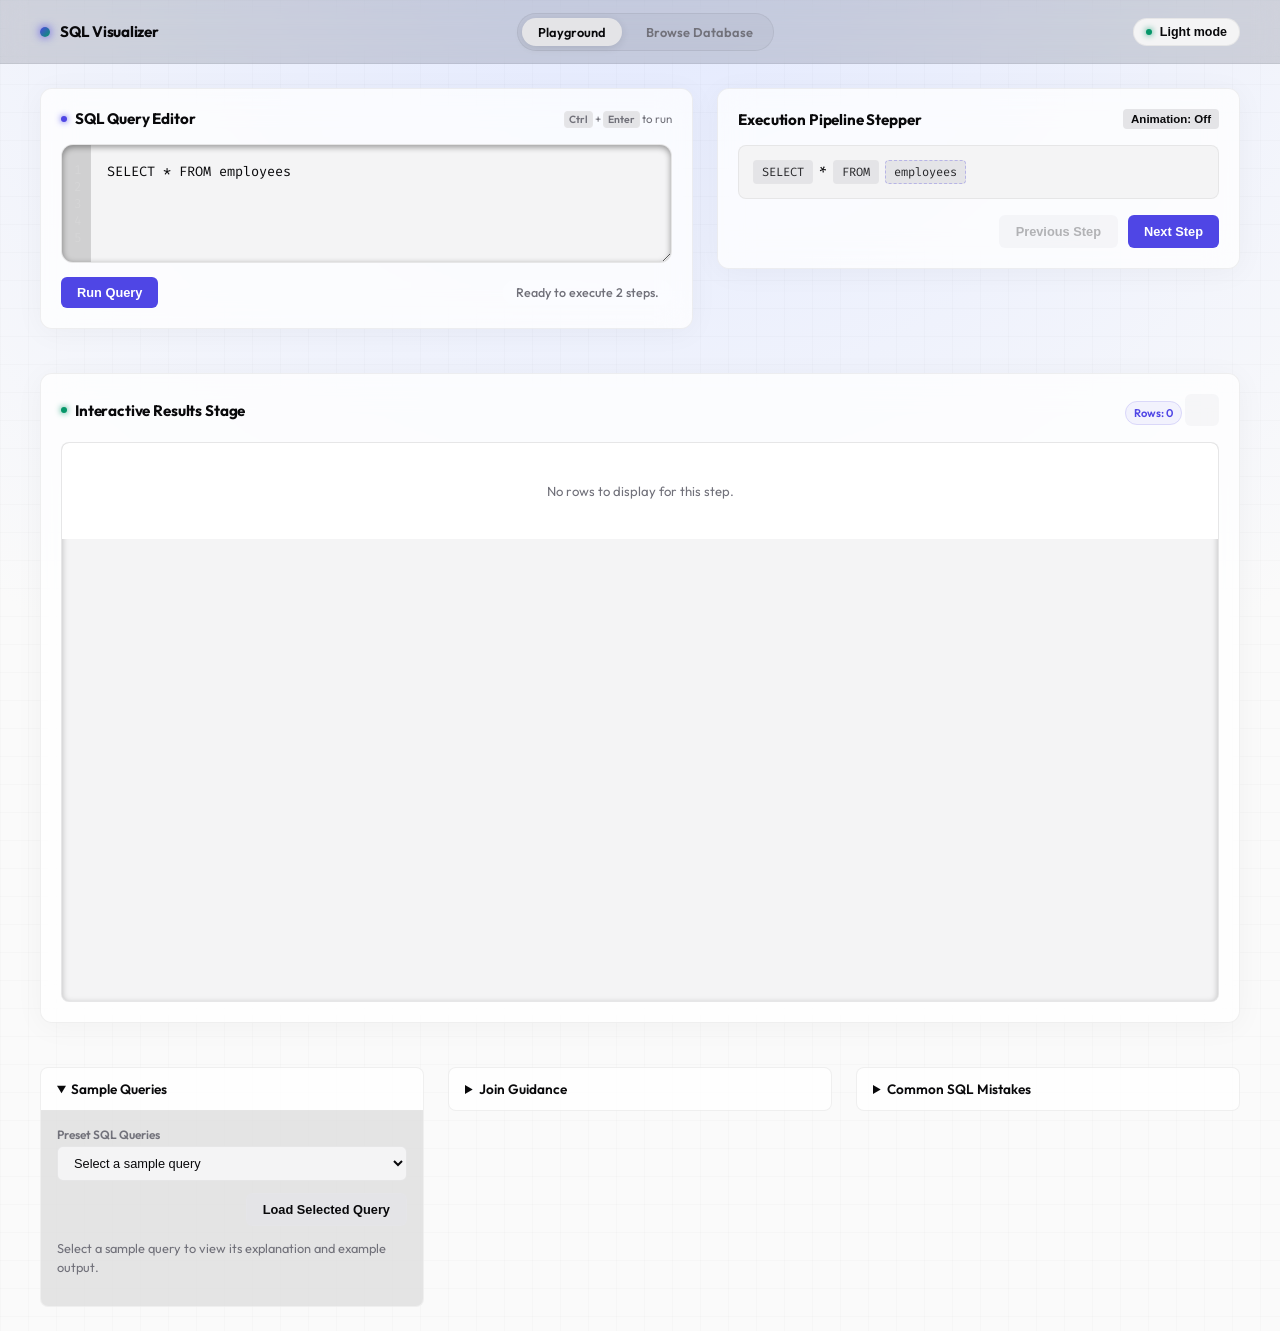
==== commit dc0ff77a: "last backup" ====
--- a/index.html
+++ b/index.html
@@ -4,112 +4,157 @@
 <head>
   <meta charset="UTF-8">
   <meta name="viewport" content="width=device-width, initial-scale=1.0">
-  <title>SQL Execution Visualizer</title>
+  <title>SQL Visual Playground</title>
   <script>
     const savedTheme = localStorage.getItem("sql-visualizer-theme");
     if (savedTheme === "light" || savedTheme === "dark") {
       document.documentElement.dataset.theme = savedTheme;
     }
   </script>
+  
+  <!-- Premium Typography -->
+  <link rel="preconnect" href="https://fonts.googleapis.com">
+  <link rel="preconnect" href="https://fonts.gstatic.com" crossorigin>
+  <link href="https://fonts.googleapis.com/css2?family=Fira+Code:wght@400;500;600&family=Outfit:wght@300;400;500;600;700;800&display=swap" rel="stylesheet">
+  
   <link rel="stylesheet" href="css/style.css">
 </head>
 
 <body>
-  <main class="page-shell">
-    <section class="hero-card">
-      <div class="hero-topbar">
-        <div>
-          <p class="eyebrow">Interactive playground</p>
-          <h1>SQL Execution Visualizer</h1>
-          <p class="hero-copy">Step through how a simple SQL query transforms your dataset in memory.</p>
+  <!-- Mesh Grid overlay -->
+  <div class="mesh-overlay" aria-hidden="true"></div>
+
+  <!-- Main Navigation Bar -->
+  <header class="navbar">
+    <div class="nav-logo">
+      <div class="logo-dot"></div>
+      <span class="logo-title">SQL Visualizer</span>
+    </div>
+    
+    <nav class="nav-links">
+      <a href="index.html" class="nav-item active">Playground</a>
+      <a href="database.html" class="nav-item">Browse Database</a>
+    </nav>
+    
+    <div class="nav-actions">
+      <button id="themeToggle" class="theme-btn" type="button" aria-label="Toggle light/dark mode">
+        <span class="theme-btn-dot"></span>
+        <span id="themeLabel">Dark mode</span>
+      </button>
+    </div>
+  </header>
+
+  <!-- Large View Playground layout -->
+  <main class="playground-layout">
+    <!-- Top Row: Editor & Stepper (Side-by-Side) -->
+    <section class="top-editor-grid">
+      <!-- Left Column: SQL Editor Card -->
+      <div class="card editor-card">
+        <div class="card-title-row">
+          <div class="card-status-info">
+            <span class="status-indicator-dot"></span>
+            <h3>SQL Query Editor</h3>
+          </div>
+          <div class="keyboard-hud-tip">
+            <span class="key-badge">Ctrl</span> + <span class="key-badge">Enter</span> to run
+          </div>
         </div>
 
-        <button id="themeToggle" class="theme-toggle" type="button">
-          <span class="theme-toggle-mark" aria-hidden="true"></span>
-          <span id="themeLabel">Dark mode</span>
-        </button>
+        <div class="editor-outer-frame">
+          <div class="editor-line-gutters">
+            <span>1</span>
+            <span>2</span>
+            <span>3</span>
+            <span>4</span>
+            <span>5</span>
+          </div>
+          <textarea id="queryInput" spellcheck="false" placeholder="Write your SQL query here...">SELECT * FROM employees</textarea>
+        </div>
+
+        <div class="editor-actions-footer">
+          <button id="runButton" class="btn btn-primary" type="button">Run Query</button>
+          <div class="status-indicator-pill">
+            <p id="stepLabel" class="status-text">Ready to execute.</p>
+          </div>
+        </div>
+      </div>
+
+      <!-- Right Column: Walkthrough Timeline Controller Card -->
+      <div class="card stepper-card">
+        <div class="card-title-row">
+          <h3>Execution Pipeline Stepper</h3>
+          <button id="animationToggle" class="btn btn-toggle" type="button" aria-pressed="true">Animation: On</button>
+        </div>
+
+        <div class="stepper-timeline-track">
+          <div class="query" id="queryDisplay"></div>
+        </div>
+
+        <div class="stepper-controls-row">
+          <button id="prevButton" class="btn btn-secondary" type="button">Previous Step</button>
+          <button id="nextButton" class="btn btn-primary" type="button">Next Step</button>
+        </div>
       </div>
     </section>
 
-    <section class="workspace-grid">
-      <section class="panel panel-editor">
-        <div class="panel-heading">
-          <h2>Query</h2>
-          <span class="panel-badge">Saved locally</span>
-        </div>
-
-        <textarea id="queryInput" rows="5">SELECT * FROM employees</textarea>
-
-        <div class="action-row">
-          <button id="runButton" class="button button-primary" type="button">Run Query</button>
-          <p id="stepLabel" class="step-label">Ready to execute.</p>
-        </div>
-
-        <div class="query-card">
-          <div class="panel-heading compact">
-            <h3>Execution order</h3>
+    <!-- Middle Row: Interactive Results Stage (Full Width) -->
+    <section class="results-section panel-results">
+      <div class="card results-card">
+        <div class="card-title-row">
+          <div class="card-status-info">
+            <span class="results-tag-bullet"></span>
+            <h3>Interactive Results Stage</h3>
           </div>
-          <div class="query" id="queryDisplay"></div>
-        </div>
-
-        <div class="nav-row">
-          <button id="animationToggle" class="button button-secondary" type="button" aria-pressed="true">Animation: On</button>
-          <button id="prevButton" class="button button-secondary" type="button">Previous Step</button>
-          <button id="nextButton" class="button button-secondary" type="button">Next Step</button>
-        </div>
-
-        <details class="info-section" open>
-          <summary>Sample Queries</summary>
-          <div class="info-section-body">
-            <div class="sample-query-controls">
-              <label class="field-label" for="sampleQuerySelect">Choose a sample query</label>
-              <select id="sampleQuerySelect" class="metadata-select">
-                <option value="">Select a sample query</option>
-              </select>
-            </div>
-
-            <div class="sample-query-actions">
-              <button id="loadSampleButton" class="button button-secondary" type="button">Load Sample</button>
-            </div>
-
-            <div id="sampleQueryInfo" class="metadata-host" aria-live="polite"></div>
-          </div>
-        </details>
-
-        <details class="info-section">
-          <summary>Join Guidance</summary>
-          <div class="info-section-body">
-            <div id="joinGuidancePanel" class="metadata-host" aria-live="polite"></div>
-          </div>
-        </details>
-
-        <details class="info-section">
-          <summary>Common SQL Mistakes</summary>
-          <div class="info-section-body">
-            <div id="errorLearningPanel" class="metadata-host" aria-live="polite"></div>
-          </div>
-        </details>
-      </section>
-
-      <section class="panel panel-results">
-        <div class="panel-heading">
-          <h2>Current Dataset</h2>
-          <div class="results-tools">
-            <span id="rowCount" class="panel-badge">Rows: 0</span>
-            <button id="copyDataButton" class="button button-secondary button-copy" type="button" aria-label="Copy current table data" title="Copy current table data">
-              <span class="button-copy-icon" aria-hidden="true">
-                <svg viewBox="0 0 24 24" focusable="false">
-                  <path d="M9 9a2 2 0 0 1 2-2h7a2 2 0 0 1 2 2v9a2 2 0 0 1-2 2h-7a2 2 0 0 1-2-2V9Zm-4 6V6a2 2 0 0 1 2-2h7" fill="none" stroke="currentColor" stroke-width="1.8" stroke-linecap="round" stroke-linejoin="round"/>
-                </svg>
-              </span>
+          <div class="results-tools-row">
+            <span id="rowCount" class="results-badge">Rows: 0</span>
+            <button id="copyDataButton" class="btn btn-secondary btn-copy-icon" type="button" aria-label="Copy table data" title="Copy table data">
+              <svg viewBox="0 0 24 24" class="copy-svg-icon">
+                <path d="M9 9a2 2 0 0 1 2-2h7a2 2 0 0 1 2 2v9a2 2 0 0 1-2 2h-7a2 2 0 0 1-2-2V9Zm-4 6V6a2 2 0 0 1 2-2h7" fill="none" stroke="currentColor" stroke-width="2" stroke-linecap="round" stroke-linejoin="round"/>
+              </svg>
             </button>
           </div>
         </div>
 
-        <div class="table-shell">
-          <div id="table" class="table-host"></div>
+        <div class="results-table-outer">
+          <div id="table" class="table-render-host"></div>
         </div>
-      </section>
+      </div>
+    </section>
+
+    <!-- Bottom Row: Help Accordions (3 columns) -->
+    <section class="guidance-grid">
+      <!-- Accordion 1: Preset Queries -->
+      <details class="accordion-panel" open>
+        <summary>Sample Queries</summary>
+        <div class="accordion-body">
+          <div class="input-field-group">
+            <label for="sampleQuerySelect">Preset SQL Queries</label>
+            <select id="sampleQuerySelect" class="styled-select-input">
+              <option value="">Choose a query template</option>
+            </select>
+          </div>
+          <div class="flex-actions-end">
+            <button id="loadSampleButton" class="btn btn-secondary" type="button">Load Selected Query</button>
+          </div>
+          <div id="sampleQueryInfo" class="metadata-render-target" aria-live="polite"></div>
+        </div>
+      </details>
+
+      <!-- Accordion 2: Join Guidance -->
+      <details class="accordion-panel">
+        <summary>Join Guidance</summary>
+        <div class="accordion-body">
+          <div id="joinGuidancePanel" class="metadata-render-target" aria-live="polite"></div>
+        </div>
+      </details>
+
+      <!-- Accordion 3: SQL Mistakes -->
+      <details class="accordion-panel">
+        <summary>Common SQL Mistakes</summary>
+        <div class="accordion-body">
+          <div id="errorLearningPanel" class="metadata-render-target" aria-live="polite"></div>
+        </div>
+      </details>
     </section>
   </main>
 
--- a/css/style.css
+++ b/css/style.css
@@ -1,863 +1,1084 @@
+/* style.css */
+/* Minimalist Nord-Glassmorphic Design for SQL visualizer */
+
 :root {
-  --radius: 20px;
-  --shadow: 0 24px 56px rgba(71, 85, 105, 0.10);
-  --bg: #f3f0e8;
-  --bg-accent: #e7ecdf;
-  --panel: rgba(252, 251, 247, 0.84);
-  --panel-border: rgba(120, 138, 143, 0.20);
-  --text: #1f2933;
-  --muted: #667784;
-  --primary: #4f8a8b;
-  --primary-strong: #3d6f74;
-  --secondary: #e7ece8;
-  --success: #6ea88a;
-  --chip: rgba(232, 236, 231, 0.96);
-  --chip-text: #334155;
-  --input-bg: rgba(250, 249, 245, 0.97);
-  --surface: rgba(248, 246, 241, 0.78);
-  --table-bg: rgba(251, 250, 247, 0.99);
-  --table-head: rgba(230, 234, 228, 0.92);
-  --table-row-hover: rgba(79, 138, 139, 0.06);
-}
-
-html[data-theme="dark"] {
-  --shadow: 0 24px 60px rgba(2, 6, 23, 0.35);
-  --bg: #07111f;
-  --bg-accent: #0f1e33;
-  --panel: rgba(8, 15, 28, 0.88);
-  --panel-border: rgba(148, 163, 184, 0.18);
-  --text: #e2e8f0;
-  --muted: #94a3b8;
-  --primary: #38bdf8;
-  --primary-strong: #0ea5e9;
-  --secondary: #1e293b;
-  --success: #34d399;
-  --chip: rgba(30, 41, 59, 0.95);
-  --chip-text: #cbd5e1;
-  --input-bg: rgba(15, 23, 42, 0.92);
-  --surface: rgba(2, 6, 23, 0.62);
-  --table-bg: rgba(15, 23, 42, 0.95);
-  --table-head: rgba(30, 41, 59, 0.85);
-  --table-row-hover: rgba(56, 189, 248, 0.06);
+  --radius: 12px;
+  --radius-sm: 8px;
+  
+  /* Dark theme design tokens */
+  --bg: #09090b;
+  --bg-gradient: radial-gradient(circle at 50% -20%, #1e1b4b, #09090b 80%);
+  --panel: rgba(24, 24, 27, 0.7);
+  --panel-border: rgba(255, 255, 255, 0.05);
+  --panel-border-hover: rgba(255, 255, 255, 0.12);
+  
+  --text: #fafafa;
+  --muted: #a1a1aa;
+  
+  --primary: #4f46e5;
+  --primary-hover: #4338ca;
+  --primary-glow: rgba(79, 70, 229, 0.25);
+  
+  --secondary: #27272a;
+  --secondary-hover: #3f3f46;
+  
+  --success: #10b981;
+  --success-glow: rgba(16, 185, 129, 0.2);
+  
+  --danger: #f43f5e;
+  
+  --input-bg: rgba(9, 9, 11, 0.85);
+  --chip: #27272a;
+  --chip-text: #e4e4e7;
+  
+  --table-bg: rgba(24, 24, 27, 0.8);
+  --table-head: #27272a;
+  --table-row-hover: rgba(255, 255, 255, 0.02);
+  
+  --shadow: 0 4px 30px rgba(0, 0, 0, 0.4);
+  --font-sans: 'Outfit', sans-serif;
+  --font-mono: 'Fira Code', monospace;
+}
+
+html[data-theme="light"] {
+  /* Light theme design tokens */
+  --bg: #fafafa;
+  --bg-gradient: radial-gradient(circle at 50% -20%, #e0e7ff, #fafafa 80%);
+  --panel: rgba(255, 255, 255, 0.75);
+  --panel-border: rgba(0, 0, 0, 0.06);
+  --panel-border-hover: rgba(0, 0, 0, 0.12);
+  
+  --text: #09090b;
+  --muted: #71717a;
+  
+  --primary: #4f46e5;
+  --primary-hover: #3730a3;
+  --primary-glow: rgba(79, 70, 229, 0.1);
+  
+  --secondary: #e4e4e7;
+  --secondary-hover: #d4d4d8;
+  
+  --success: #059669;
+  --success-glow: rgba(5, 150, 105, 0.1);
+  
+  --danger: #e11d48;
+  
+  --input-bg: #f4f4f5;
+  --chip: #e4e4e7;
+  --chip-text: #27272a;
+  
+  --table-bg: #ffffff;
+  --table-head: #f4f4f5;
+  --table-row-hover: rgba(0, 0, 0, 0.02);
+  
+  --shadow: 0 4px 30px rgba(0, 0, 0, 0.04);
 }
 
 * {
   box-sizing: border-box;
 }
 
-html {
-  color-scheme: light;
-}
-
-html[data-theme="dark"] {
-  color-scheme: dark;
-}
-
 body {
   margin: 0;
-  min-height: 90vh;
-  font-family: "Segoe UI", Tahoma, Geneva, Verdana, sans-serif;
+  min-height: 100vh;
+  font-family: var(--font-sans);
   color: var(--text);
-  background:
-    radial-gradient(circle at top left, color-mix(in srgb, var(--primary) 8%, transparent), transparent 30%),
-    radial-gradient(circle at top right, color-mix(in srgb, var(--success) 7%, transparent), transparent 24%),
-    linear-gradient(145deg, var(--bg), var(--bg-accent));
-  transition: background 220ms ease, color 220ms ease;
-}
-
-button,
-textarea,
-input,
-select {
-  font: inherit;
-}
-
-.page-shell {
-  width: min(1580px, calc(100% - 32px));
-  margin: 32px auto;
-}
-
-.hero-card,
-.panel {
-  border: 1px solid var(--panel-border);
-  border-radius: var(--radius);
-  background: var(--panel);
-  box-shadow: var(--shadow);
-  backdrop-filter: blur(14px);
-  transition: background 220ms ease, border-color 220ms ease, box-shadow 220ms ease;
-}
-
-.hero-card {
-  padding: 28px;
-  margin-bottom: 20px;
-}
-
-.hero-topbar {
-  display: flex;
-  align-items: flex-start;
+  background: var(--bg);
+  background-image: var(--bg-gradient);
+  background-attachment: fixed;
+  overflow-x: hidden;
+  position: relative;
+  transition: background 250ms ease, color 250ms ease;
+}
+
+/* Styled mesh grid background */
+.mesh-overlay {
+  position: absolute;
+  top: 0; left: 0; right: 0; bottom: 0;
+  background-image: linear-gradient(rgba(255, 255, 255, 0.02) 1px, transparent 1px),
+                    linear-gradient(90deg, rgba(255, 255, 255, 0.02) 1px, transparent 1px);
+  background-size: 28px 28px;
+  pointer-events: none;
+  z-index: 0;
+}
+
+html[data-theme="light"] .mesh-overlay {
+  background-image: linear-gradient(rgba(0, 0, 0, 0.015) 1px, transparent 1px),
+                    linear-gradient(90deg, rgba(0, 0, 0, 0.015) 1px, transparent 1px);
+}
+
+/* =====================================================
+   HEADER NAVIGATION BAR
+   ===================================================== */
+.navbar {
+  height: 64px;
+  display: flex;
+  align-items: center;
   justify-content: space-between;
-  gap: 16px;
-}
-
-.eyebrow {
-  margin: 0 0 8px;
-  color: var(--primary);
-  text-transform: uppercase;
-  letter-spacing: 0.16em;
-  font-size: 0.78rem;
+  padding: 0 40px;
+  border-bottom: 1px solid var(--panel-border);
+  background: rgba(15, 23, 42, 0.15);
+  backdrop-filter: blur(12px);
+  position: relative;
+  z-index: 10;
+}
+
+.nav-logo {
+  display: flex;
+  align-items: center;
+  gap: 10px;
+}
+
+.logo-dot {
+  width: 10px;
+  height: 10px;
+  border-radius: 50%;
+  background: linear-gradient(135deg, var(--primary), var(--success));
+  box-shadow: 0 0 10px var(--primary);
+}
+
+.logo-title {
   font-weight: 700;
-}
-
-h1,
-h2,
-h3,
-p {
-  margin-top: 0;
-}
-
-h1 {
-  margin-bottom: 10px;
-  font-size: clamp(2rem, 4vw, 3rem);
-}
-
-.hero-copy {
-  max-width: 58ch;
-  margin-bottom: 0;
+  font-size: 0.95rem;
+  letter-spacing: -0.015em;
+}
+
+.nav-links {
+  display: flex;
+  gap: 8px;
+  background: rgba(0,0,0,0.15);
+  padding: 4px;
+  border-radius: 99px;
+  border: 1px solid var(--panel-border);
+}
+
+html[data-theme="light"] .nav-links {
+  background: rgba(0,0,0,0.03);
+}
+
+.nav-item {
   color: var(--muted);
-}
-
-.theme-toggle {
+  text-decoration: none;
+  font-size: 0.8rem;
+  font-weight: 600;
+  padding: 6px 16px;
+  border-radius: 99px;
+  transition: color 200ms ease, background 200ms ease;
+}
+
+.nav-item:hover {
+  color: var(--text);
+}
+
+.nav-item.active {
+  color: var(--text);
+  background: var(--secondary);
+  box-shadow: 0 2px 8px rgba(0,0,0,0.1);
+}
+
+/* Theme Toggle Button */
+.theme-btn {
   display: inline-flex;
   align-items: center;
-  gap: 10px;
-  padding: 12px 16px;
-  border: 1px solid var(--panel-border);
-  border-radius: 999px;
-  background: var(--surface);
+  gap: 8px;
+  padding: 6px 12px;
+  border: 1px solid var(--panel-border);
+  border-radius: 99px;
+  background: var(--input-bg);
   color: var(--text);
   cursor: pointer;
-  transition: transform 160ms ease, background 220ms ease, border-color 220ms ease;
-}
-
-.theme-toggle:hover {
-  transform: translateY(-1px);
-}
-
-.theme-toggle-mark {
-  width: 18px;
-  height: 18px;
-  border-radius: 999px;
-  background: linear-gradient(135deg, var(--primary), var(--success));
-  box-shadow: 0 0 0 4px color-mix(in srgb, var(--primary) 18%, transparent);
-}
-
-.workspace-grid {
-  display: grid;
-  grid-template-columns: minmax(320px, 0.61fr) minmax(0, 1.39fr);
-  gap: 20px;
-  align-items: start;
-}
-
-.workspace-grid > * {
-  min-width: 0;
-}
-
-.panel {
-  min-width: 0;
-  padding: 22px;
-}
-
-.panel-editor,
-.panel-results {
-  display: flex;
-  flex-direction: column;
-}
-
-.panel-editor {
-  align-self: start;
-  gap: 4px;
-}
-
-.panel-results {
-  align-self: stretch;
-  gap: 4px;
-}
-
-.panel-heading {
+  font-weight: 600;
+  font-size: 0.78rem;
+  transition: border-color 200ms ease;
+}
+
+.theme-btn:hover {
+  border-color: var(--panel-border-hover);
+}
+
+.theme-btn-dot {
+  width: 6px;
+  height: 6px;
+  border-radius: 50%;
+  background: var(--success);
+  box-shadow: 0 0 6px var(--success);
+}
+
+/* =====================================================
+   CORE INTERACTIVE CARDS
+   ===================================================== */
+.card {
+  background: var(--panel);
+  border: 1px solid var(--panel-border);
+  border-radius: var(--radius);
+  box-shadow: var(--shadow);
+  backdrop-filter: blur(16px);
+  padding: 20px;
+  margin-bottom: 20px;
+  transition: border-color 250ms ease;
+}
+
+.card:hover {
+  border-color: var(--panel-border-hover);
+}
+
+.card-title-row {
   display: flex;
   align-items: center;
   justify-content: space-between;
+  margin-bottom: 16px;
+}
+
+.card-title-row h3 {
+  margin: 0;
+  font-size: 0.95rem;
+  font-weight: 700;
+  letter-spacing: -0.01em;
+}
+
+.card-status-info {
+  display: flex;
+  align-items: center;
+  gap: 8px;
+}
+
+.status-indicator-dot {
+  width: 6px;
+  height: 6px;
+  border-radius: 50%;
+  background: var(--primary);
+  box-shadow: 0 0 6px var(--primary);
+}
+
+/* =====================================================
+   PLAYGROUND STACKED LAYOUT
+   ===================================================== */
+.playground-layout {
+  display: flex;
+  flex-direction: column;
+  gap: 24px;
+  padding: 24px 40px;
+  max-width: 1720px;
+  margin: 0 auto;
+  position: relative;
+  z-index: 1;
+}
+
+.top-editor-grid {
+  display: grid;
+  grid-template-columns: 1.25fr 1fr;
+  gap: 24px;
+  align-items: start;
+}
+
+@media (max-width: 1200px) {
+  .top-editor-grid {
+    grid-template-columns: 1fr;
+  }
+}
+
+.guidance-grid {
+  display: grid;
+  grid-template-columns: 1fr 1fr 1fr;
+  gap: 24px;
+  align-items: start;
+}
+
+@media (max-width: 1200px) {
+  .guidance-grid {
+    grid-template-columns: 1fr;
+  }
+}
+
+.results-section {
+  min-width: 0;
+  width: 100%;
+}
+
+.keyboard-hud-tip {
+  font-size: 0.72rem;
+  color: var(--muted);
+}
+
+.key-badge {
+  background: var(--secondary);
+  border: 1px solid rgba(255, 255, 255, 0.08);
+  border-radius: 4px;
+  padding: 1px 4px;
+  font-size: 0.65rem;
+  font-weight: 600;
+}
+
+/* Line-Numbered Editor Area */
+.editor-outer-frame {
+  display: flex;
+  background: var(--input-bg);
+  border: 1px solid var(--panel-border);
+  border-radius: var(--radius);
+  overflow: hidden;
+  box-shadow: inset 0 2px 6px rgba(0, 0, 0, 0.4);
+  transition: border-color 200ms ease;
+}
+
+.editor-outer-frame:focus-within {
+  border-color: rgba(79, 70, 229, 0.45);
+}
+
+.editor-line-gutters {
+  display: flex;
+  flex-direction: column;
+  padding: 16px 8px 16px 12px;
+  background: rgba(0, 0, 0, 0.15);
+  color: rgba(255, 255, 255, 0.12);
+  font-family: var(--font-mono);
+  font-size: 0.8rem;
+  text-align: right;
+  user-select: none;
+  border-right: 1px solid rgba(255, 255, 255, 0.02);
+}
+
+.editor-outer-frame textarea {
+  flex: 1;
+  border: none;
+  background: transparent;
+  outline: none;
+  padding: 16px;
+  color: var(--text);
+  font-family: var(--font-mono);
+  font-size: 0.85rem;
+  line-height: 1.55;
+  resize: vertical;
+  min-height: 110px;
+}
+
+.editor-actions-footer {
+  display: flex;
+  align-items: center;
+  justify-content: space-between;
+  margin-top: 14px;
   gap: 12px;
-  margin-bottom: 16px;
-}
-
-.panel-heading.compact {
+  flex-wrap: wrap;
+}
+
+.status-indicator-pill {
+  background: rgba(255, 255, 255, 0.015);
+  padding: 4px 12px;
+  border-radius: 99px;
+  border: 1px solid rgba(255, 255, 255, 0.03);
+}
+
+.status-text {
+  margin: 0;
+  font-size: 0.78rem;
+  color: var(--muted);
+  font-weight: 500;
+}
+
+/* Timeline steppers */
+.stepper-timeline-track {
+  padding: 14px;
+  background: var(--input-bg);
+  border-radius: var(--radius-sm);
+  border: 1px solid var(--panel-border);
+}
+
+.query {
+  display: flex;
+  flex-wrap: wrap;
+  align-items: center;
+  gap: 6px;
+}
+
+.query span {
+  font-family: var(--font-mono);
+  font-size: 0.75rem;
+  padding: 3px 8px;
+  border-radius: 4px;
+  background: var(--secondary);
+  color: var(--chip-text);
+  border: 1px solid rgba(255, 255, 255, 0.02);
+  transition: background 250ms ease, color 250ms ease, box-shadow 250ms ease;
+  position: relative;
+}
+
+.query span.active {
+  color: #fff;
+  background: linear-gradient(135deg, var(--success), #059669);
+  box-shadow: 0 0 8px var(--success-glow);
+  font-weight: 600;
+  border-color: transparent;
+}
+
+.query .query-source {
+  border-style: dashed;
+  border-color: rgba(79, 70, 229, 0.3);
+}
+
+.query .query-source.active {
+  background: rgba(79, 70, 229, 0.12);
+  border-color: var(--primary);
+  box-shadow: 0 0 8px var(--primary-glow);
+}
+
+.stepper-controls-row {
+  display: flex;
+  justify-content: flex-end;
+  gap: 10px;
+  margin-top: 16px;
+}
+
+/* Accordions */
+.accordion-group {
+  display: flex;
+  flex-direction: column;
+  gap: 8px;
+}
+
+.accordion-panel {
+  border: 1px solid var(--panel-border);
+  border-radius: var(--radius-sm);
+  background: var(--panel);
+  overflow: hidden;
+}
+
+.accordion-panel summary {
+  padding: 12px 16px;
+  font-size: 0.85rem;
+  font-weight: 600;
+  cursor: pointer;
+  user-select: none;
+  outline: none;
+}
+
+.accordion-panel summary:hover {
+  background: rgba(255, 255, 255, 0.015);
+}
+
+.accordion-body {
+  padding: 16px;
+  border-top: 1px solid rgba(255, 255, 255, 0.02);
+  background: rgba(0, 0, 0, 0.1);
+}
+
+.input-field-group {
   margin-bottom: 12px;
 }
 
-.panel-heading h2,
-.panel-heading h3 {
-  margin-bottom: 0;
-}
-
-.panel-badge {
-  padding: 6px 10px;
-  border-radius: 999px;
-  color: var(--primary);
-  background: color-mix(in srgb, var(--primary) 10%, transparent);
-  border: 1px solid color-mix(in srgb, var(--primary) 22%, transparent);
-  font-size: 0.88rem;
-  white-space: nowrap;
-}
-
-.results-tools {
-  display: inline-flex;
+.input-field-group label {
+  display: block;
+  font-size: 0.75rem;
+  font-weight: 600;
+  color: var(--muted);
+  margin-bottom: 4px;
+}
+
+.styled-select-input {
+  width: 100%;
+  padding: 8px 12px;
+  border: 1px solid var(--panel-border);
+  border-radius: 6px;
+  background: var(--input-bg);
+  color: var(--text);
+  outline: none;
+  font-size: 0.8rem;
+}
+
+.flex-actions-end {
+  display: flex;
+  justify-content: flex-end;
+}
+
+.metadata-render-target {
+  margin-top: 12px;
+  font-size: 0.8rem;
+  color: var(--muted);
+  line-height: 1.5;
+}
+
+/* =====================================================
+   DATABASE BROWSER LAYOUT
+   ===================================================== */
+.database-browser-layout {
+  display: grid;
+  grid-template-columns: 280px 1fr;
+  gap: 24px;
+  padding: 24px 40px;
+  max-width: 1720px;
+  margin: 0 auto;
+  position: relative;
+  z-index: 1;
+}
+
+@media (max-width: 900px) {
+  .database-browser-layout {
+    grid-template-columns: 1fr;
+  }
+}
+
+.browser-sidebar {
+  background: var(--panel);
+  border: 1px solid var(--panel-border);
+  border-radius: var(--radius);
+  box-shadow: var(--shadow);
+  padding: 20px;
+  height: calc(100vh - 136px);
+  position: sticky;
+  top: 88px;
+  display: flex;
+  flex-direction: column;
+}
+
+.sidebar-title {
+  display: flex;
   align-items: center;
   gap: 10px;
-  flex-wrap: wrap;
-  justify-content: flex-end;
-}
-
-textarea {
+  margin-bottom: 16px;
+}
+
+.sidebar-indicator {
+  font-size: 1rem;
+}
+
+.sidebar-title h3 {
+  margin: 0;
+  font-size: 0.9rem;
+  font-weight: 700;
+}
+
+.browser-table-list {
+  display: flex;
+  flex-direction: column;
+  gap: 6px;
+  flex: 1;
+  overflow-y: auto;
+}
+
+.sidebar-table-btn {
+  display: flex;
+  align-items: center;
+  gap: 10px;
+  padding: 10px 12px;
+  border-radius: var(--radius-sm);
+  background: transparent;
+  border: 1px solid transparent;
+  color: var(--text);
+  cursor: pointer;
+  text-align: left;
+  transition: background 200ms ease, border-color 200ms ease;
   width: 100%;
-  resize: vertical;
-  min-height: 140px;
-  padding: 16px;
-  border: 1px solid var(--panel-border);
-  border-radius: 16px;
+}
+
+.sidebar-table-btn:hover {
+  background: rgba(255, 255, 255, 0.02);
+}
+
+.sidebar-table-btn.active {
+  background: rgba(79, 70, 229, 0.08);
+  border-color: rgba(79, 70, 229, 0.3);
+}
+
+.btn-table-icon {
+  font-size: 0.8rem;
+  opacity: 0.8;
+}
+
+.btn-table-name {
+  font-size: 0.82rem;
+  font-weight: 600;
+  flex: 1;
+  font-family: var(--font-mono);
+}
+
+.btn-table-count {
+  font-size: 0.68rem;
+  color: var(--muted);
+  background: rgba(255, 255, 255, 0.04);
+  padding: 1px 5px;
+  border-radius: 4px;
+}
+
+/* Right Main Area database view */
+.browser-main-area {
+  min-width: 0;
+}
+
+.schema-details-card {
+  margin-bottom: 20px;
+}
+
+.schema-tag-dot {
+  width: 6px;
+  height: 6px;
+  border-radius: 50%;
+  background: var(--success);
+  box-shadow: 0 0 6px var(--success);
+}
+
+.schema-columns-preview h4 {
+  margin: 0 0 12px;
+  font-size: 0.8rem;
+  color: var(--muted);
+  text-transform: uppercase;
+  letter-spacing: 0.03em;
+}
+
+.attributes-grid {
+  display: grid;
+  grid-template-columns: repeat(auto-fill, minmax(180px, 1fr));
+  gap: 10px;
+}
+
+.attribute-card {
   background: var(--input-bg);
-  color: var(--text);
-  line-height: 1.6;
-}
-
-.panel-editor textarea {
-  min-height: 124px;
-}
-
-textarea:focus {
-  outline: 2px solid color-mix(in srgb, var(--primary) 45%, transparent);
-  border-color: color-mix(in srgb, var(--primary) 45%, transparent);
-}
-
-.action-row,
-.nav-row {
-  display: flex;
-  align-items: center;
-  gap: 12px;
-  margin-top: 16px;
-}
-
-.action-row {
-  flex-wrap: wrap;
-}
-
-.nav-row {
-  justify-content: flex-end;
-}
-
-.step-label {
-  margin-bottom: 0;
+  border: 1px solid var(--panel-border);
+  border-radius: var(--radius-sm);
+  padding: 10px 14px;
+  display: flex;
+  flex-direction: column;
+  gap: 4px;
+}
+
+.attribute-name {
+  font-size: 0.8rem;
+  font-weight: 600;
+  font-family: var(--font-mono);
+}
+
+.attribute-type {
+  font-size: 0.68rem;
   color: var(--muted);
-}
-
-.button {
-  border: none;
-  border-radius: 12px;
-  padding: 11px 16px;
-  cursor: pointer;
-  font-weight: 700;
-  transition: transform 160ms ease, opacity 160ms ease, background 220ms ease, color 220ms ease;
-}
-
-.button:hover:not(:disabled) {
-  transform: translateY(-1px);
-}
-
-.button:disabled {
-  cursor: not-allowed;
-  opacity: 0.45;
-}
-
-.button-primary {
-  color: #f8fafc;
-  background: linear-gradient(135deg, var(--primary), var(--primary-strong));
-}
-
-.button-secondary {
-  color: var(--text);
-  background: var(--secondary);
-  border: 1px solid var(--panel-border);
-}
-
-.button-copy {
-  width: 40px;
-  height: 40px;
+  font-weight: 500;
+}
+
+/* =====================================================
+   DATA TABLES & RESULTS WRAPPERS
+   ===================================================== */
+.results-tag-bullet {
+  width: 6px;
+  height: 6px;
+  border-radius: 50%;
+  background: var(--success);
+  box-shadow: 0 0 6px var(--success);
+}
+
+.results-badge {
+  font-size: 0.7rem;
+  font-weight: 600;
+  padding: 4px 8px;
+  border-radius: 99px;
+  background: rgba(79, 70, 229, 0.06);
+  border: 1px solid rgba(79, 70, 229, 0.15);
+  color: var(--primary);
+}
+
+.btn-copy-icon {
+  width: 32px;
+  height: 32px;
   padding: 0;
-  border-radius: 999px;
+  border-radius: 50%;
   display: inline-flex;
   align-items: center;
   justify-content: center;
-  flex: 0 0 auto;
-}
-
-.button-copy-icon {
-  width: 18px;
-  height: 18px;
-  display: inline-flex;
+}
+
+.copy-svg-icon {
+  width: 14px;
+  height: 14px;
+}
+
+.results-table-outer {
+  margin-top: 4px;
+  border-radius: var(--radius-sm);
+  background: var(--input-bg);
+  border: 1px solid var(--panel-border);
+  min-height: 560px;
+  display: flex;
+  flex-direction: column;
+  overflow: hidden;
+  box-shadow: inset 0 2px 6px rgba(0, 0, 0, 0.25);
+}
+
+.table-render-host {
+  width: 100%;
+  flex: 1;
+  display: grid;
+  align-content: start;
+}
+
+.table-scroll {
+  width: 100%;
+  overflow-x: auto;
+}
+
+.table-host-grouped {
+  padding: 16px;
+  grid-template-columns: repeat(auto-fill, minmax(220px, 1fr));
+  gap: 12px;
+  max-height: 600px;
+  overflow-y: auto;
+}
+
+/* Slate Grid Data Table */
+.data-table {
+  width: 100%;
+  border-collapse: collapse;
+  font-size: 0.82rem;
+  text-align: left;
+}
+
+.data-table th,
+.data-table td {
+  padding: 10px 14px;
+  border-bottom: 1px solid rgba(255, 255, 255, 0.03);
+}
+
+.data-table th {
+  background: var(--table-head);
+  color: var(--text);
+  font-weight: 600;
+  font-size: 0.78rem;
+  text-transform: uppercase;
+  letter-spacing: 0.03em;
+  position: sticky;
+  top: 0;
+  z-index: 10;
+  border-bottom: 1px solid var(--panel-border);
+}
+
+.data-table tbody tr {
+  background: var(--table-bg);
+  transition: background 150ms ease;
+}
+
+.data-table tbody tr:hover {
+  background: var(--table-row-hover);
+}
+
+.data-table tbody tr:last-child td {
+  border-bottom: none;
+}
+
+.null-text {
+  color: var(--danger);
+  font-size: 0.7rem;
+  font-weight: 600;
+  letter-spacing: 0.04em;
+  background: rgba(244, 63, 94, 0.08);
+  padding: 1px 4px;
+  border-radius: 3px;
+}
+
+.empty-state {
+  text-align: center;
+  padding: 40px 16px !important;
+  color: var(--muted);
+  font-size: 0.82rem;
+}
+
+.empty-state strong {
+  display: block;
+  font-size: 0.9rem;
+  color: var(--danger);
+  margin-bottom: 6px;
+}
+
+/* Beautiful Group Cards */
+.group-card {
+  border: 1px solid var(--panel-border);
+  border-radius: var(--radius-sm);
+  background: var(--table-bg);
+  overflow: hidden;
+  box-shadow: 0 2px 8px rgba(0,0,0,0.15);
+  transition: border-color 200ms ease;
+}
+
+.group-card:hover {
+  border-color: rgba(79, 70, 229, 0.3);
+}
+
+.group-card-header {
+  padding: 10px 12px;
+  background: var(--table-head);
+  border-bottom: 1px solid var(--panel-border);
+  font-weight: 600;
+  font-size: 0.75rem;
+  color: var(--primary);
+  display: flex;
   align-items: center;
-  justify-content: center;
-}
-
-.button-copy-icon svg {
-  width: 18px;
-  height: 18px;
-}
-
-.button-copy.is-copied {
-  color: #03111d;
-  background: var(--success);
-  border-color: transparent;
-}
-
-.button-copy.is-copied .button-copy-icon svg {
-  transform: scale(1.04);
-}
-
-.query-card,
-.table-shell {
-  margin-top: 18px;
-  padding: 16px;
-  border-radius: 18px;
-  background: var(--surface);
-  border: 1px solid var(--panel-border);
-}
-
-.table-shell {
-  display: flex;
-  flex: 1;
-  min-height: 420px;
-  overflow: hidden;
-}
-
-.panel-results .table-host {
-  flex: 1;
-  align-content: start;
-}
-
-.query {
+  justify-content: space-between;
+}
+
+.group-card-badge {
+  font-size: 0.65rem;
+  background: rgba(16, 185, 129, 0.08);
+  color: var(--success);
+  border: 1px solid rgba(16, 185, 129, 0.15);
+  padding: 1px 5px;
+  border-radius: 4px;
+}
+
+.group-card-body {
+  padding: 10px;
+  display: flex;
+  flex-direction: column;
+  gap: 6px;
+}
+
+.group-card-row {
+  display: flex;
+  justify-content: space-between;
+  font-size: 0.75rem;
+  border-bottom: 1px solid rgba(255,255,255,0.02);
+  padding-bottom: 3px;
+}
+
+.group-card-row:last-child {
+  border-bottom: none;
+  padding-bottom: 0;
+}
+
+.group-card-label {
+  color: var(--muted);
+}
+
+.group-card-value {
+  font-weight: 600;
+  font-family: var(--font-mono);
+}
+
+/* =====================================================
+   BUTTONS AND GENERIC INPUTS
+   ===================================================== */
+.btn {
+  border: none;
+  border-radius: 6px;
+  padding: 8px 16px;
+  font-size: 0.8rem;
+  font-weight: 600;
+  cursor: pointer;
+  transition: transform 120ms ease, opacity 120ms ease, background 200ms ease;
+}
+
+.btn:hover:not(:disabled) {
+  transform: translateY(-0.5px);
+}
+
+.btn:disabled {
+  opacity: 0.3;
+  cursor: not-allowed;
+}
+
+.btn-primary {
+  color: #fff;
+  background: var(--primary);
+}
+
+.btn-primary:hover:not(:disabled) {
+  background: var(--primary-hover);
+}
+
+.btn-secondary {
+  color: var(--text);
+  background: var(--secondary);
+  border: 1px solid rgba(255, 255, 255, 0.03);
+}
+
+.btn-secondary:hover:not(:disabled) {
+  background: var(--secondary-hover);
+}
+
+.btn-toggle {
+  background: var(--secondary);
+  color: var(--text);
+  font-size: 0.72rem;
+  padding: 4px 8px;
+  border-radius: 4px;
+}
+
+.btn-toggle:hover {
+  background: var(--secondary-hover);
+}
+
+/* Active stepper pill glow */
+.query span.active::after {
+  content: '';
+  position: absolute;
+  top: 0; left: 0; right: 0; bottom: 0;
+  border-radius: inherit;
+  box-shadow: 0 0 6px var(--success);
+  opacity: 0;
+  animation: glowCycle 2s infinite ease-in-out;
+  pointer-events: none;
+}
+
+@keyframes glowCycle {
+  0%, 100% { opacity: 0; }
+  50% { opacity: 0.45; }
+}
+
+/* =====================================================
+   VISUALIZER STAGES: JOIN & GROUPING ANIMATIONS
+   ===================================================== */
+.grouping-stage,
+.join-stage {
+  min-height: 520px;
+  padding: 20px;
+  border-radius: var(--radius);
+  background: var(--input-bg);
+  display: flex;
+  flex-direction: column;
+  gap: 16px;
+  position: relative;
+}
+
+.viz-header {
+  text-align: center;
+  border-bottom: 1px solid var(--panel-border);
+  padding-bottom: 14px;
+  margin-bottom: 8px;
+}
+
+.viz-eyebrow {
+  font-size: 0.7rem;
+  font-weight: 700;
+  text-transform: uppercase;
+  letter-spacing: 0.12em;
+  color: var(--primary);
+  margin: 0 0 4px 0;
+}
+
+.viz-header h3 {
+  margin: 0 0 4px 0;
+  font-size: 1.1rem;
+  font-weight: 700;
+  letter-spacing: -0.015em;
+}
+
+.viz-copy {
+  margin: 0;
+  font-size: 0.78rem;
+  color: var(--muted);
+}
+
+/* Grouping Visualization */
+.grouping-source {
   display: flex;
   flex-wrap: wrap;
   gap: 8px;
-  color: var(--muted);
-  line-height: 1.7;
-}
-
-.query span {
-  display: inline-flex;
-  align-items: center;
-  padding: 5px 10px;
-  border-radius: 999px;
-  background: var(--chip);
-  color: var(--chip-text);
-  border: 1px solid transparent;
-  transition: transform 160ms ease, background 220ms ease, color 220ms ease;
-}
-
-.query span.active {
-  color: #03111d;
-  background: var(--success);
-  font-weight: 800;
-  transform: translateY(-1px);
-}
-
-.query .query-source {
-  border-style: dashed;
-  border-color: color-mix(in srgb, var(--primary) 26%, transparent);
-}
-
-.query .query-source.active {
-  color: var(--text);
-  background: color-mix(in srgb, var(--primary) 12%, transparent);
-  border-color: color-mix(in srgb, var(--primary) 55%, transparent);
-  text-decoration: underline;
-  text-decoration-thickness: 2px;
-  text-underline-offset: 0.22em;
-  box-shadow: inset 0 -2px 0 color-mix(in srgb, var(--primary) 42%, transparent);
-}
-
-.table-host {
-  display: grid;
-  gap: 14px;
-  min-width: 0;
-}
-
-.table-scroll {
-  width: 100%;
-  max-width: 100%;
-  overflow-x: auto;
-  overflow-y: hidden;
-  border-radius: 14px;
-  -webkit-overflow-scrolling: touch;
-  scrollbar-width: thin;
-}
-
-.data-table {
-  width: max-content;
-  min-width: 100%;
-  border-collapse: collapse;
-  border-spacing: 0;
-  background: var(--table-bg);
-}
-
-table {
-  width: 100%;
-  border-collapse: collapse;
-  overflow: hidden;
-  border-radius: 14px;
-  background: var(--table-bg);
-}
-
-th,
-td {
-  padding: 12px 14px;
-  border-bottom: 1px solid var(--panel-border);
-  text-align: left;
-  white-space: nowrap;
-}
-
-th {
-  color: var(--text);
-  background: var(--table-head);
-  font-size: 0.92rem;
-  text-transform: capitalize;
-  position: sticky;
-  top: 0;
-}
-
-tbody tr:hover {
-  background: var(--table-row-hover);
-}
-
-.empty-state {
-  color: var(--muted);
-  text-align: center;
-  white-space: normal;
-  min-width: 280px;
-}
-
-.group-card {
-  border: 1px solid var(--panel-border);
-  border-radius: 16px;
-  background: var(--surface);
-  overflow: hidden;
-}
-
-.group-toggle {
-  width: 100%;
-  display: flex;
-  align-items: center;
-  justify-content: space-between;
-  gap: 12px;
-  padding: 14px 16px;
-  color: var(--text);
-  background: var(--table-head);
-  border: none;
-  cursor: pointer;
-}
-
-.group-toggle[aria-expanded="true"] {
-  color: var(--primary);
-}
-
-.group-content {
-  padding: 14px;
-  min-width: 0;
-}
-
-.info-section {
-  margin-top: 18px;
-  border: 1px solid var(--panel-border);
-  border-radius: 18px;
-  background: var(--surface);
-  overflow: hidden;
-}
-
-.info-section summary {
-  padding: 15px 16px;
-  cursor: pointer;
-  font-weight: 700;
-  list-style: none;
-}
-
-.info-section summary::-webkit-details-marker {
-  display: none;
-}
-
-.info-section[open] summary {
-  border-bottom: 1px solid var(--panel-border);
-}
-
-.info-section-body {
-  padding: 16px;
-}
-
-.sample-query-controls,
-.sample-query-actions,
-.metadata-stack {
-  display: grid;
-  gap: 10px;
-}
-
-.sample-query-actions {
-  margin-top: 14px;
-}
-
-.field-label {
-  margin: 0;
-  color: var(--muted);
-  font-size: 0.88rem;
-  font-weight: 700;
-}
-
-.metadata-select {
-  width: 100%;
-  padding: 12px 14px;
-  border: 1px solid var(--panel-border);
-  border-radius: 14px;
-  background: var(--input-bg);
-  color: var(--text);
-}
-
-.metadata-host {
-  display: grid;
-  gap: 14px;
-  margin-top: 16px;
-}
-
-.metadata-card,
-.metadata-mini-card {
-  border: 1px solid var(--panel-border);
-  border-radius: 16px;
-  background: color-mix(in srgb, var(--panel) 82%, transparent);
-  padding: 16px;
-  min-width: 0;
-}
-
-.metadata-card-header {
-  display: flex;
-  align-items: flex-start;
-  justify-content: space-between;
-  gap: 12px;
-  margin-bottom: 12px;
-}
-
-.metadata-card-header h3,
-.metadata-mini-card h3 {
-  margin-bottom: 0;
-}
-
-.metadata-kicker {
-  margin-bottom: 6px;
-  color: var(--primary);
-  text-transform: uppercase;
-  letter-spacing: 0.1em;
-  font-size: 0.74rem;
-  font-weight: 700;
-}
-
-.metadata-chip-row {
-  display: flex;
-  gap: 8px;
-  flex-wrap: wrap;
-  justify-content: flex-end;
-}
-
-.metadata-copy,
-.metadata-note,
-.metadata-empty {
-  color: var(--muted);
-  white-space: normal;
-}
-
-.metadata-code {
-  margin: 0;
-  padding: 14px;
-  border-radius: 14px;
-  border: 1px solid var(--panel-border);
-  background: var(--input-bg);
-  color: var(--text);
-  white-space: pre-wrap;
-  overflow-x: auto;
-}
-
-.metadata-preview-block {
-  margin-top: 16px;
-}
-
-.metadata-grid {
+  justify-content: center;
+  min-height: 56px;
+  padding: 12px;
+  background: rgba(0, 0, 0, 0.15);
+  border-radius: var(--radius-sm);
+  border: 1px solid var(--panel-border);
+  max-height: 140px;
+  overflow-y: auto;
+}
+
+.grouping-buckets {
   display: grid;
   grid-template-columns: repeat(auto-fit, minmax(220px, 1fr));
-  gap: 12px;
-}
-
-.metadata-table-scroll {
-  margin-top: 10px;
-}
-
-.metadata-table th,
-.metadata-table td {
-  white-space: nowrap;
-}
-
-@media (max-width: 900px) {
-  .workspace-grid {
-    grid-template-columns: 1fr;
-  }
-
-  .panel-editor,
-  .panel-results,
-  .panel-results .table-host,
-  .table-shell {
-    min-height: auto;
-  }
-
-  .hero-topbar,
-  .action-row,
-  .nav-row,
-  .panel-heading {
-    flex-direction: column;
-    align-items: flex-start;
-  }
-
-  .results-tools {
-    width: 100%;
-    justify-content: flex-start;
-  }
-
-  .nav-row,
-  .theme-toggle {
-    width: 100%;
-  }
-
-  .nav-row .button,
-  .theme-toggle {
-    justify-content: center;
-  }
-
-  .nav-row .button {
-    width: 100%;
-  }
-
-  .metadata-card-header {
-    flex-direction: column;
-  }
-
-  .metadata-chip-row {
-    justify-content: flex-start;
-  }
-}
-
-
-.table-host {
-  position: relative;
-  overflow: hidden;
-}
-
-.table-animation-overlay,
-.viz-floating-layer {
-  position: absolute;
-  inset: 0;
-  pointer-events: none;
-}
-
-.row-ghost-table {
-  position: absolute;
-  margin: 0;
-  z-index: 3;
-}
-
-.viz-header {
-  margin-bottom: 16px;
-}
-
-.viz-header h3 {
-  margin-bottom: 6px;
-}
-
-.viz-eyebrow {
-  margin-bottom: 6px;
+  gap: 14px;
+}
+
+.group-bucket {
+  background: var(--panel);
+  border: 1px solid var(--panel-border);
+  border-radius: var(--radius);
+  padding: 12px;
+  display: flex;
+  flex-direction: column;
+  gap: 8px;
+  transition: border-color 200ms ease;
+}
+
+.group-bucket:hover {
+  border-color: var(--panel-border-hover);
+}
+
+.group-bucket header {
+  display: flex;
+  justify-content: space-between;
+  align-items: center;
+  border-bottom: 1px solid var(--panel-border);
+  padding-bottom: 6px;
+}
+
+.group-bucket header strong {
+  font-size: 0.8rem;
   color: var(--primary);
-  text-transform: uppercase;
-  letter-spacing: 0.14em;
-  font-size: 0.72rem;
-  font-weight: 700;
-}
-
-.viz-copy {
-  margin-bottom: 0;
+  font-family: var(--font-mono);
+}
+
+.group-bucket header span {
+  font-size: 0.68rem;
   color: var(--muted);
-}
-
-.grouping-stage,
-.join-stage {
-  position: relative;
-  min-height: 420px;
-  padding: 18px;
-  border-radius: 18px;
-  border: 1px solid var(--panel-border);
-  background:
-    linear-gradient(180deg, color-mix(in srgb, var(--surface) 92%, transparent), color-mix(in srgb, var(--panel) 88%, transparent));
-}
-
-.grouping-source {
+  background: rgba(255, 255, 255, 0.04);
+  padding: 1px 5px;
+  border-radius: 4px;
+}
+
+.group-bucket-body {
   display: flex;
   flex-wrap: wrap;
-  gap: 10px;
-  padding: 12px;
-  border-radius: 16px;
-  border: 1px dashed color-mix(in srgb, var(--primary) 28%, transparent);
-  background: color-mix(in srgb, var(--primary) 5%, transparent);
+  gap: 6px;
+  min-height: 72px;
+  background: rgba(0,0,0,0.1);
+  border-radius: var(--radius-sm);
+  padding: 8px;
+  border: 1px dashed var(--panel-border);
+  align-content: flex-start;
 }
 
 .group-token-source,
 .group-token {
-  display: inline-flex;
-  align-items: center;
-  min-height: 30px;
-  padding: 6px 12px;
-  border-radius: 999px;
-  background: var(--chip);
+  padding: 4px 8px;
+  border-radius: var(--radius-sm);
+  background: var(--secondary);
   color: var(--chip-text);
-  border: 1px solid color-mix(in srgb, var(--primary) 16%, transparent);
-  box-shadow: 0 10px 24px rgba(15, 23, 42, 0.08);
-  font-size: 0.88rem;
+  border: 1px solid rgba(255,255,255,0.02);
+  font-size: 0.72rem;
+  font-family: var(--font-mono);
+  max-width: 100%;
+  overflow: hidden;
+  text-overflow: ellipsis;
   white-space: nowrap;
+  transition: opacity 200ms ease;
+}
+
+.group-token-source.is-dimmed {
+  opacity: 0.12;
+}
+
+.group-token-placeholder {
+  visibility: hidden;
+}
+
+.group-token-placeholder.is-target {
+  visibility: visible;
+  opacity: 0.22;
+  border-style: dashed;
 }
 
 .group-token-float {
   position: absolute;
-  z-index: 3;
-}
-
-.grouping-buckets {
-  display: grid;
-  grid-template-columns: repeat(auto-fit, minmax(180px, 1fr));
-  gap: 14px;
-  margin-top: 18px;
-}
-
-.group-bucket {
-  min-height: 148px;
-  padding: 14px;
-  border-radius: 18px;
-  background: color-mix(in srgb, var(--panel) 86%, transparent);
-  border: 1px solid color-mix(in srgb, var(--primary) 16%, transparent);
-  box-shadow: inset 0 1px 0 rgba(255, 255, 255, 0.04);
-}
-
-.group-bucket header {
-  display: flex;
-  justify-content: space-between;
-  gap: 10px;
-  margin-bottom: 12px;
-  color: var(--muted);
-}
-
-.group-bucket-body {
-  min-height: 88px;
-  border-radius: 14px;
-  background: color-mix(in srgb, var(--bg) 36%, transparent);
-  border: 1px dashed color-mix(in srgb, var(--primary) 16%, transparent);
-}
-
-.join-stage-header {
-  margin-bottom: 18px;
-}
-
+  z-index: 100;
+  pointer-events: none;
+  padding: 4px 8px;
+  border-radius: var(--radius-sm);
+  background: linear-gradient(135deg, var(--primary), var(--primary-strong));
+  color: #fff;
+  font-size: 0.72rem;
+  font-family: var(--font-mono);
+  box-shadow: 0 4px 12px var(--primary-glow);
+}
+
+/* Join Visualization */
 .join-grid {
   display: grid;
-  grid-template-columns: minmax(0, 1fr) minmax(240px, 0.72fr) minmax(0, 1fr);
+  grid-template-columns: minmax(200px, 1fr) minmax(240px, 1fr) minmax(200px, 1fr);
   gap: 16px;
   align-items: start;
-}
-
-.join-pane,
-.join-merge {
-  min-width: 0;
-  padding: 14px;
-  border-radius: 18px;
-  border: 1px solid color-mix(in srgb, var(--primary) 14%, transparent);
-  background: color-mix(in srgb, var(--surface) 92%, transparent);
-}
-
-.join-pane-title,
-.join-merge-title {
-  margin-bottom: 12px;
-  font-size: 0.92rem;
-  font-weight: 700;
-  color: var(--muted);
-  text-transform: uppercase;
-  letter-spacing: 0.08em;
-}
-
-.data-table-preview th,
-.data-table-preview td {
-  padding: 10px 12px;
-  font-size: 0.84rem;
-}
-
-.data-table-preview tbody tr.is-match {
-  background: color-mix(in srgb, var(--success) 14%, transparent);
-}
-
-.join-merge-list {
-  display: grid;
-  gap: 10px;
-}
-
-.join-merge-row {
-  display: flex;
-  align-items: center;
-  justify-content: center;
-  gap: 8px;
-  min-height: 48px;
-  padding: 10px 12px;
-  border-radius: 14px;
-  background: color-mix(in srgb, var(--panel) 90%, transparent);
-  border: 1px solid color-mix(in srgb, var(--primary) 14%, transparent);
-  opacity: 0;
-}
-
-.join-pill {
-  display: inline-flex;
-  align-items: center;
-  justify-content: center;
-  max-width: 180px;
-  padding: 7px 10px;
-  border-radius: 999px;
-  background: var(--chip);
-  color: var(--chip-text);
-  white-space: nowrap;
-  overflow: hidden;
-  text-overflow: ellipsis;
-  font-size: 0.83rem;
-}
-
-.join-pill-accent {
-  background: color-mix(in srgb, var(--success) 18%, transparent);
-  color: var(--text);
-}
-
-.join-link {
-  font-size: 0.76rem;
-  font-weight: 700;
-  letter-spacing: 0.08em;
-  color: var(--primary);
-  text-transform: uppercase;
-}
-
-.panel-results.is-animating .table-shell {
-  border-color: color-mix(in srgb, var(--primary) 28%, transparent);
 }
 
 @media (max-width: 1100px) {
@@ -866,354 +1087,136 @@
   }
 }
 
-
-.table-host-grouped {
-  display: grid;
-  grid-template-columns: repeat(var(--group-columns, 1), minmax(0, 1fr));
-  align-items: start;
-}
-
-.table-host-grouped .group-card {
+.join-pane,
+.join-merge {
+  background: var(--panel);
+  border: 1px solid var(--panel-border);
+  border-radius: var(--radius);
+  padding: 14px;
+  display: flex;
+  flex-direction: column;
   min-width: 0;
 }
 
-.group-card {
-  display: flex;
-  flex-direction: column;
-  min-height: calc(180px + (var(--group-size, 1) * 2px));
-}
-
-.group-content {
-  padding: 14px;
-  min-width: 0;
-}
-
-.grouping-stage {
-  min-height: auto;
-}
-
-.grouping-source {
-  align-items: flex-start;
-  align-content: flex-start;
-}
-
-.group-token-source,
-.group-token {
-  max-width: min(100%, 220px);
+.join-pane-title,
+.join-merge-title {
+  font-size: 0.75rem;
+  font-weight: 700;
+  color: var(--muted);
+  text-transform: uppercase;
+  letter-spacing: 0.05em;
+  margin-bottom: 10px;
+  border-bottom: 1px solid var(--panel-border);
+  padding-bottom: 6px;
+}
+
+.join-pane-body .table-scroll {
+  max-height: 400px;
+  overflow-y: auto;
+}
+
+.data-table-preview {
+  table-layout: fixed;
+  width: 100%;
+}
+
+.data-table-preview th,
+.data-table-preview td {
   overflow: hidden;
   text-overflow: ellipsis;
-}
-
-.group-token-source.is-dimmed {
-  opacity: 0.14;
-}
-
-.group-token-placeholder {
-  visibility: hidden;
-}
-
-.group-token-placeholder.is-target {
-  visibility: visible;
-  opacity: 0.22;
-  border-style: dashed;
-}
-
-.group-bucket-body {
-  display: flex;
-  flex-wrap: wrap;
+  white-space: nowrap;
+  padding: 6px 8px;
+  font-size: 0.75rem;
+}
+
+.data-table-preview tbody tr.is-match {
+  background: rgba(16, 185, 129, 0.06);
+  border-left: 3px solid var(--success);
+}
+
+.data-table-preview tbody tr.is-unmatched-keep {
+  background: rgba(79, 70, 229, 0.06);
+  border-left: 3px solid var(--primary);
+}
+
+.join-merge-list {
+  display: flex;
+  flex-direction: column;
   gap: 8px;
-  align-content: flex-start;
-  padding: 10px;
-}
-
-.join-stage {
-  min-height: auto;
-}
-
-.join-grid {
-  grid-template-columns: minmax(240px, 1fr) minmax(260px, 0.9fr) minmax(240px, 1fr);
-}
-
-.join-pane-body {
-  min-width: 0;
-}
-
-.join-merge {
-  align-self: stretch;
-}
-
-.join-merge-list {
-  max-height: min(68vh, calc(120px + (var(--join-row-count, 1) * 72px)));
-  overflow: auto;
-  padding-right: 4px;
+  max-height: 400px;
+  overflow-y: auto;
 }
 
 .join-merge-row {
   display: grid;
   grid-template-columns: minmax(0, 1fr) auto minmax(0, 1fr);
   align-items: center;
+  gap: 6px;
+  background: rgba(0, 0, 0, 0.15);
+  border: 1px solid var(--panel-border);
+  border-radius: var(--radius-sm);
+  padding: 6px 10px;
+  min-height: 42px;
+  opacity: 0;
 }
 
 .join-pill {
-  max-width: 100%;
-  min-width: 0;
-}
-
-.data-table-preview {
-  table-layout: fixed;
-}
-
-.data-table-preview th,
-.data-table-preview td {
+  padding: 4px 8px;
+  border-radius: 99px;
+  background: var(--secondary);
+  color: var(--chip-text);
+  font-size: 0.7rem;
+  font-family: var(--font-mono);
+  text-align: center;
   overflow: hidden;
   text-overflow: ellipsis;
-}
-
-.data-table-preview tbody tr.is-unmatched-keep {
-  background: color-mix(in srgb, #f59e0b 12%, transparent);
-}
-
-.panel-results.is-animating .table-shell {
-  box-shadow: inset 0 0 0 1px color-mix(in srgb, var(--primary) 24%, transparent);
-}
-
-@media (max-width: 1360px) {
-  .table-host-grouped {
-    grid-template-columns: repeat(min(var(--group-columns, 1), 2), minmax(0, 1fr));
-  }
-
-  .join-grid {
-    grid-template-columns: 1fr;
-  }
-}
-
-@media (max-width: 900px) {
-  .table-host-grouped {
-    grid-template-columns: 1fr;
-  }
-
-  .join-merge-row {
-    grid-template-columns: 1fr;
-    justify-items: start;
-  }
-
-  .join-link {
-    padding-inline: 6px;
-  }
-}
-
-
-/* Large-view layout refresh for visualization-heavy steps */
-.page-shell {
-  width: min(1920px, calc(100% - 24px));
-  margin: 20px auto 28px;
-}
-
-.hero-card {
-  padding: 24px 28px;
-  margin-bottom: 18px;
-}
-
-.workspace-grid {
-  grid-template-columns: clamp(320px, 24vw, 430px) minmax(0, 1fr);
-  gap: 18px;
-  align-items: start;
-}
-
-.panel {
-  padding: 20px;
-}
-
-.panel-editor {
-  position: sticky;
-  top: 16px;
-  gap: 6px;
-}
-
-.panel-results {
-  min-height: calc(100vh - 210px);
-}
-
-.panel-results .panel-heading {
-  margin-bottom: 14px;
-}
-
-.panel-results .panel-heading h2 {
-  font-size: clamp(1.9rem, 2.4vw, 2.6rem);
-  line-height: 1;
-}
-
-.table-shell {
-  flex: 1;
-  min-height: clamp(640px, 76vh, 1100px);
-  padding: 18px;
-  border-radius: 22px;
-}
-
-.table-host {
-  gap: 18px;
-}
-
-.query-card {
-  margin-top: 16px;
-}
-
-.panel-editor textarea {
-  min-height: 144px;
-}
-
-.action-row {
-  align-items: flex-start;
-}
-
-.step-label {
-  max-width: 28ch;
-  line-height: 1.45;
-}
-
-.nav-row {
-  margin-top: 18px;
-  padding-top: 12px;
-  border-top: 1px solid color-mix(in srgb, var(--panel-border) 80%, transparent);
-}
-
-.table-host-grouped {
-  grid-template-columns: repeat(auto-fit, minmax(min(340px, 100%), 1fr));
-  gap: 18px;
-}
-
-.group-card {
-  min-height: 0;
-}
-
-.group-toggle {
-  position: sticky;
-  top: 0;
-  z-index: 1;
-}
-
-.group-content {
-  flex: 1;
-}
-
-.group-content .table-scroll {
-  height: 100%;
-}
-
-.group-content .data-table {
-  min-width: 100%;
-}
-
-.grouping-stage,
-.join-stage {
-  min-height: clamp(620px, 72vh, 980px);
-  padding: 20px;
-  border-radius: 22px;
-}
-
-.grouping-stage {
-  display: grid;
-  align-content: start;
-  gap: 18px;
-}
-
-.grouping-source {
-  min-height: 98px;
-  max-height: 180px;
-  overflow: auto;
-}
-
-.grouping-buckets {
-  grid-template-columns: repeat(auto-fit, minmax(min(240px, 100%), 1fr));
-  gap: 16px;
-}
-
-.group-bucket {
-  min-height: 170px;
-}
-
-.join-stage {
-  display: grid;
-  align-content: start;
-  gap: 18px;
-}
-
-.join-grid {
-  grid-template-columns: minmax(280px, 1fr) minmax(340px, 1.1fr) minmax(280px, 1fr);
-  gap: 18px;
-}
-
-.join-pane,
-.join-merge {
-  height: 100%;
-}
-
-.join-pane-body .table-scroll {
-  max-height: min(62vh, 560px);
-  overflow: auto;
-}
-
-.join-merge-list {
-  max-height: none;
-  min-height: min(62vh, 560px);
-  align-content: start;
-}
-
-.join-merge-row {
-  min-height: 58px;
-  padding: 12px 14px;
-  gap: 10px;
-}
-
-.join-pill {
-  justify-content: flex-start;
-  padding: 8px 12px;
+  white-space: nowrap;
+  max-width: 100%;
+}
+
+.join-pill-accent {
+  background: rgba(16, 185, 129, 0.08);
+  color: var(--success);
+  border: 1px solid rgba(16, 185, 129, 0.15);
 }
 
 .join-link {
-  justify-self: center;
-}
-
-@media (min-width: 1650px) {
-  .workspace-grid {
-    grid-template-columns: 390px minmax(0, 1fr);
-  }
-
-  .join-grid {
-    grid-template-columns: minmax(320px, 1fr) minmax(380px, 1.2fr) minmax(320px, 1fr);
-  }
-}
-
-@media (max-width: 1360px) {
-  .page-shell {
-    width: min(100%, calc(100% - 20px));
-  }
-
-  .workspace-grid {
-    grid-template-columns: 360px minmax(0, 1fr);
-  }
-
-  .panel-results .panel-heading h2 {
-    font-size: clamp(1.55rem, 2vw, 2rem);
-  }
-}
-
-@media (max-width: 1100px) {
-  .workspace-grid {
-    grid-template-columns: 1fr;
-  }
-
-  .panel-editor {
-    position: static;
-  }
-
-  .panel-results {
-    min-height: auto;
-  }
-
-  .table-shell,
-  .grouping-stage,
-  .join-stage {
-    min-height: auto;
-  }
-}
+  font-size: 0.62rem;
+  font-weight: 700;
+  color: var(--primary);
+  text-transform: uppercase;
+  letter-spacing: 0.04em;
+  text-align: center;
+  padding: 0 4px;
+}
+
+/* Floating Overlay */
+.viz-floating-layer {
+  position: absolute;
+  top: 0; left: 0; right: 0; bottom: 0;
+  pointer-events: none;
+  z-index: 100;
+}
+
+/* Table animations */
+.table-animation-overlay {
+  position: absolute;
+  top: 0; left: 0; right: 0; bottom: 0;
+  pointer-events: none;
+  z-index: 50;
+}
+
+.row-ghost-table {
+  position: absolute;
+  pointer-events: none;
+  z-index: 60;
+  border-collapse: collapse;
+  background: var(--table-bg);
+  border: 1px solid var(--panel-border);
+}
+
+.panel-results.is-animating .results-table-outer {
+  border-color: var(--primary);
+  box-shadow: inset 0 2px 6px rgba(0,0,0,0.25), 0 0 10px var(--primary-glow);
+}
+
